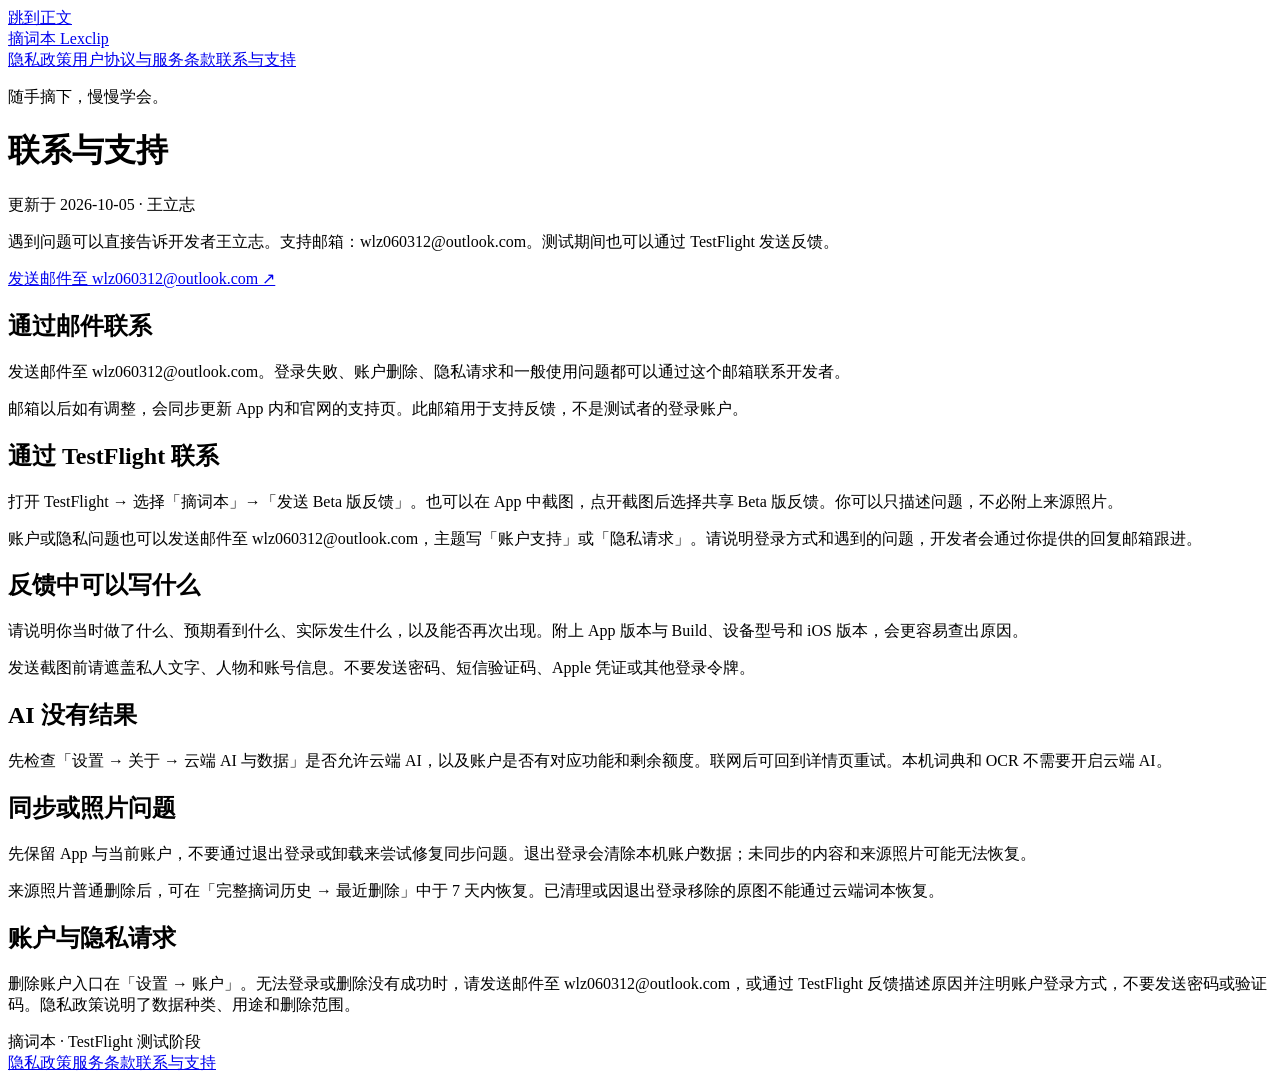
==== index.html @ 464b66d6 "Publish Lexclip privacy, terms, and support pages" ====
<!doctype html>
<html lang="zh-Hans">
<head>
<meta charset="utf-8">
<meta name="viewport" content="width=device-width, initial-scale=1">
<meta name="color-scheme" content="light dark">
<meta name="description" content="遇到问题可以直接告诉开发者王立志。支持邮箱：wlz060312@outlook.com。测试期间也可以通过 TestFlight 发送反馈。">
<title>联系与支持 · 摘词本</title>
<link rel="stylesheet" href="/lexclip-site/legal.css">
</head>
<body>
<a class="skip" href="#content">跳到正文</a>
<header><a class="brand" href="/lexclip-site/">摘词本 <span lang="en">Lexclip</span></a><nav aria-label="说明与支持"><a href="/lexclip-site/privacy/">隐私政策</a><a href="/lexclip-site/terms/">用户协议与服务条款</a><a href="/lexclip-site/support/" aria-current="page">联系与支持</a></nav></header>
<main id="content">
<p class="eyebrow">随手摘下，慢慢学会。</p>
<h1>联系与支持</h1>
<p class="meta">更新于 <time datetime="2026-10-05">2026-10-05</time> · 王立志</p>
<p class="intro">遇到问题可以直接告诉开发者王立志。支持邮箱：wlz060312@outlook.com。测试期间也可以通过 TestFlight 发送反馈。</p>
<p><a class="contact" href="mailto:wlz060312@outlook.com">发送邮件至 wlz060312@outlook.com ↗</a></p><section aria-labelledby="section-0"><h2 id="section-0">通过邮件联系</h2><p>发送邮件至 wlz060312@outlook.com。登录失败、账户删除、隐私请求和一般使用问题都可以通过这个邮箱联系开发者。</p><p>邮箱以后如有调整，会同步更新 App 内和官网的支持页。此邮箱用于支持反馈，不是测试者的登录账户。</p></section><section aria-labelledby="section-1"><h2 id="section-1">通过 TestFlight 联系</h2><p>打开 TestFlight → 选择「摘词本」→「发送 Beta 版反馈」。也可以在 App 中截图，点开截图后选择共享 Beta 版反馈。你可以只描述问题，不必附上来源照片。</p><p>账户或隐私问题也可以发送邮件至 wlz060312@outlook.com，主题写「账户支持」或「隐私请求」。请说明登录方式和遇到的问题，开发者会通过你提供的回复邮箱跟进。</p></section><section aria-labelledby="section-2"><h2 id="section-2">反馈中可以写什么</h2><p>请说明你当时做了什么、预期看到什么、实际发生什么，以及能否再次出现。附上 App 版本与 Build、设备型号和 iOS 版本，会更容易查出原因。</p><p>发送截图前请遮盖私人文字、人物和账号信息。不要发送密码、短信验证码、Apple 凭证或其他登录令牌。</p></section><section aria-labelledby="section-3"><h2 id="section-3">AI 没有结果</h2><p>先检查「设置 → 关于 → 云端 AI 与数据」是否允许云端 AI，以及账户是否有对应功能和剩余额度。联网后可回到详情页重试。本机词典和 OCR 不需要开启云端 AI。</p></section><section aria-labelledby="section-4"><h2 id="section-4">同步或照片问题</h2><p>先保留 App 与当前账户，不要通过退出登录或卸载来尝试修复同步问题。退出登录会清除本机账户数据；未同步的内容和来源照片可能无法恢复。</p><p>来源照片普通删除后，可在「完整摘词历史 → 最近删除」中于 7 天内恢复。已清理或因退出登录移除的原图不能通过云端词本恢复。</p></section><section aria-labelledby="section-5"><h2 id="section-5">账户与隐私请求</h2><p>删除账户入口在「设置 → 账户」。无法登录或删除没有成功时，请发送邮件至 wlz060312@outlook.com，或通过 TestFlight 反馈描述原因并注明账户登录方式，不要发送密码或验证码。隐私政策说明了数据种类、用途和删除范围。</p></section>
</main>
<footer>摘词本 · TestFlight 测试阶段<br><a href="/lexclip-site/privacy/">隐私政策</a><a href="/lexclip-site/terms/">服务条款</a><a href="/lexclip-site/support/">联系与支持</a></footer>
</body>
</html>
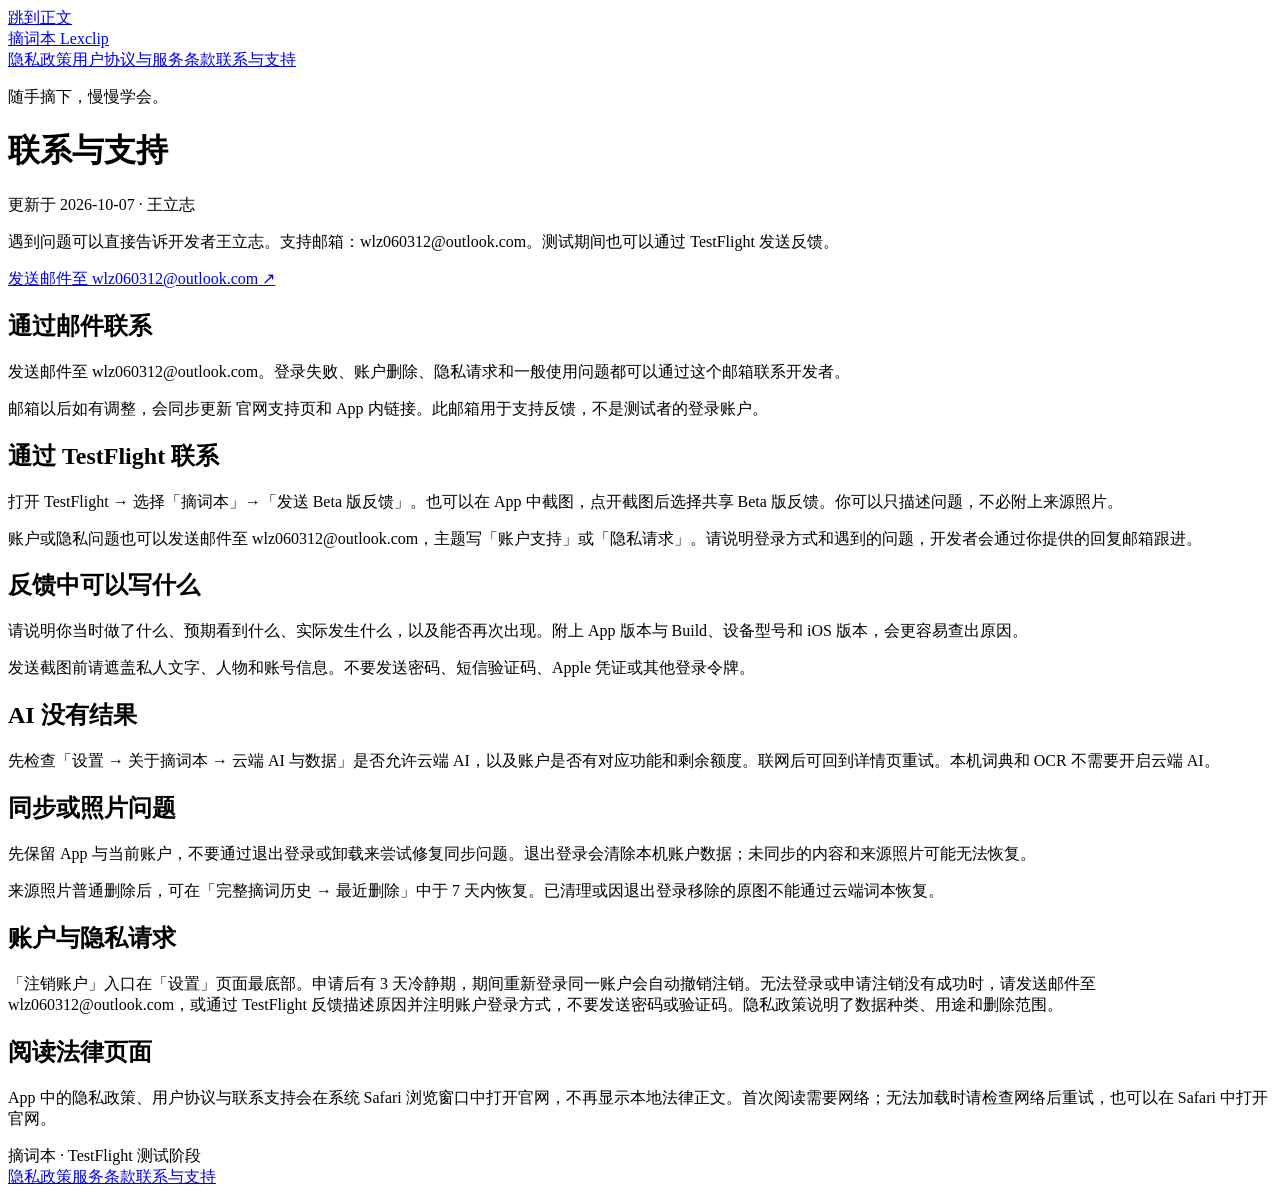
==== commit 3b09e4c5: "Update legal pages for in-app Safari reading" ====
--- a/index.html
+++ b/index.html
@@ -14,9 +14,9 @@
 <main id="content">
 <p class="eyebrow">随手摘下，慢慢学会。</p>
 <h1>联系与支持</h1>
-<p class="meta">更新于 <time datetime="2026-10-05">2026-10-05</time> · 王立志</p>
+<p class="meta">更新于 <time datetime="2026-10-07">2026-10-07</time> · 王立志</p>
 <p class="intro">遇到问题可以直接告诉开发者王立志。支持邮箱：wlz060312@outlook.com。测试期间也可以通过 TestFlight 发送反馈。</p>
-<p><a class="contact" href="mailto:wlz060312@outlook.com">发送邮件至 wlz060312@outlook.com ↗</a></p><section aria-labelledby="section-0"><h2 id="section-0">通过邮件联系</h2><p>发送邮件至 wlz060312@outlook.com。登录失败、账户删除、隐私请求和一般使用问题都可以通过这个邮箱联系开发者。</p><p>邮箱以后如有调整，会同步更新 App 内和官网的支持页。此邮箱用于支持反馈，不是测试者的登录账户。</p></section><section aria-labelledby="section-1"><h2 id="section-1">通过 TestFlight 联系</h2><p>打开 TestFlight → 选择「摘词本」→「发送 Beta 版反馈」。也可以在 App 中截图，点开截图后选择共享 Beta 版反馈。你可以只描述问题，不必附上来源照片。</p><p>账户或隐私问题也可以发送邮件至 wlz060312@outlook.com，主题写「账户支持」或「隐私请求」。请说明登录方式和遇到的问题，开发者会通过你提供的回复邮箱跟进。</p></section><section aria-labelledby="section-2"><h2 id="section-2">反馈中可以写什么</h2><p>请说明你当时做了什么、预期看到什么、实际发生什么，以及能否再次出现。附上 App 版本与 Build、设备型号和 iOS 版本，会更容易查出原因。</p><p>发送截图前请遮盖私人文字、人物和账号信息。不要发送密码、短信验证码、Apple 凭证或其他登录令牌。</p></section><section aria-labelledby="section-3"><h2 id="section-3">AI 没有结果</h2><p>先检查「设置 → 关于 → 云端 AI 与数据」是否允许云端 AI，以及账户是否有对应功能和剩余额度。联网后可回到详情页重试。本机词典和 OCR 不需要开启云端 AI。</p></section><section aria-labelledby="section-4"><h2 id="section-4">同步或照片问题</h2><p>先保留 App 与当前账户，不要通过退出登录或卸载来尝试修复同步问题。退出登录会清除本机账户数据；未同步的内容和来源照片可能无法恢复。</p><p>来源照片普通删除后，可在「完整摘词历史 → 最近删除」中于 7 天内恢复。已清理或因退出登录移除的原图不能通过云端词本恢复。</p></section><section aria-labelledby="section-5"><h2 id="section-5">账户与隐私请求</h2><p>删除账户入口在「设置 → 账户」。无法登录或删除没有成功时，请发送邮件至 wlz060312@outlook.com，或通过 TestFlight 反馈描述原因并注明账户登录方式，不要发送密码或验证码。隐私政策说明了数据种类、用途和删除范围。</p></section>
+<p><a class="contact" href="mailto:wlz060312@outlook.com">发送邮件至 wlz060312@outlook.com ↗</a></p><section aria-labelledby="section-0"><h2 id="section-0">通过邮件联系</h2><p>发送邮件至 wlz060312@outlook.com。登录失败、账户删除、隐私请求和一般使用问题都可以通过这个邮箱联系开发者。</p><p>邮箱以后如有调整，会同步更新 官网支持页和 App 内链接。此邮箱用于支持反馈，不是测试者的登录账户。</p></section><section aria-labelledby="section-1"><h2 id="section-1">通过 TestFlight 联系</h2><p>打开 TestFlight → 选择「摘词本」→「发送 Beta 版反馈」。也可以在 App 中截图，点开截图后选择共享 Beta 版反馈。你可以只描述问题，不必附上来源照片。</p><p>账户或隐私问题也可以发送邮件至 wlz060312@outlook.com，主题写「账户支持」或「隐私请求」。请说明登录方式和遇到的问题，开发者会通过你提供的回复邮箱跟进。</p></section><section aria-labelledby="section-2"><h2 id="section-2">反馈中可以写什么</h2><p>请说明你当时做了什么、预期看到什么、实际发生什么，以及能否再次出现。附上 App 版本与 Build、设备型号和 iOS 版本，会更容易查出原因。</p><p>发送截图前请遮盖私人文字、人物和账号信息。不要发送密码、短信验证码、Apple 凭证或其他登录令牌。</p></section><section aria-labelledby="section-3"><h2 id="section-3">AI 没有结果</h2><p>先检查「设置 → 关于摘词本 → 云端 AI 与数据」是否允许云端 AI，以及账户是否有对应功能和剩余额度。联网后可回到详情页重试。本机词典和 OCR 不需要开启云端 AI。</p></section><section aria-labelledby="section-4"><h2 id="section-4">同步或照片问题</h2><p>先保留 App 与当前账户，不要通过退出登录或卸载来尝试修复同步问题。退出登录会清除本机账户数据；未同步的内容和来源照片可能无法恢复。</p><p>来源照片普通删除后，可在「完整摘词历史 → 最近删除」中于 7 天内恢复。已清理或因退出登录移除的原图不能通过云端词本恢复。</p></section><section aria-labelledby="section-5"><h2 id="section-5">账户与隐私请求</h2><p>「注销账户」入口在「设置」页面最底部。申请后有 3 天冷静期，期间重新登录同一账户会自动撤销注销。无法登录或申请注销没有成功时，请发送邮件至 wlz060312@outlook.com，或通过 TestFlight 反馈描述原因并注明账户登录方式，不要发送密码或验证码。隐私政策说明了数据种类、用途和删除范围。</p></section><section aria-labelledby="section-6"><h2 id="section-6">阅读法律页面</h2><p>App 中的隐私政策、用户协议与联系支持会在系统 Safari 浏览窗口中打开官网，不再显示本地法律正文。首次阅读需要网络；无法加载时请检查网络后重试，也可以在 Safari 中打开官网。</p></section>
 </main>
 <footer>摘词本 · TestFlight 测试阶段<br><a href="/lexclip-site/privacy/">隐私政策</a><a href="/lexclip-site/terms/">服务条款</a><a href="/lexclip-site/support/">联系与支持</a></footer>
 </body>
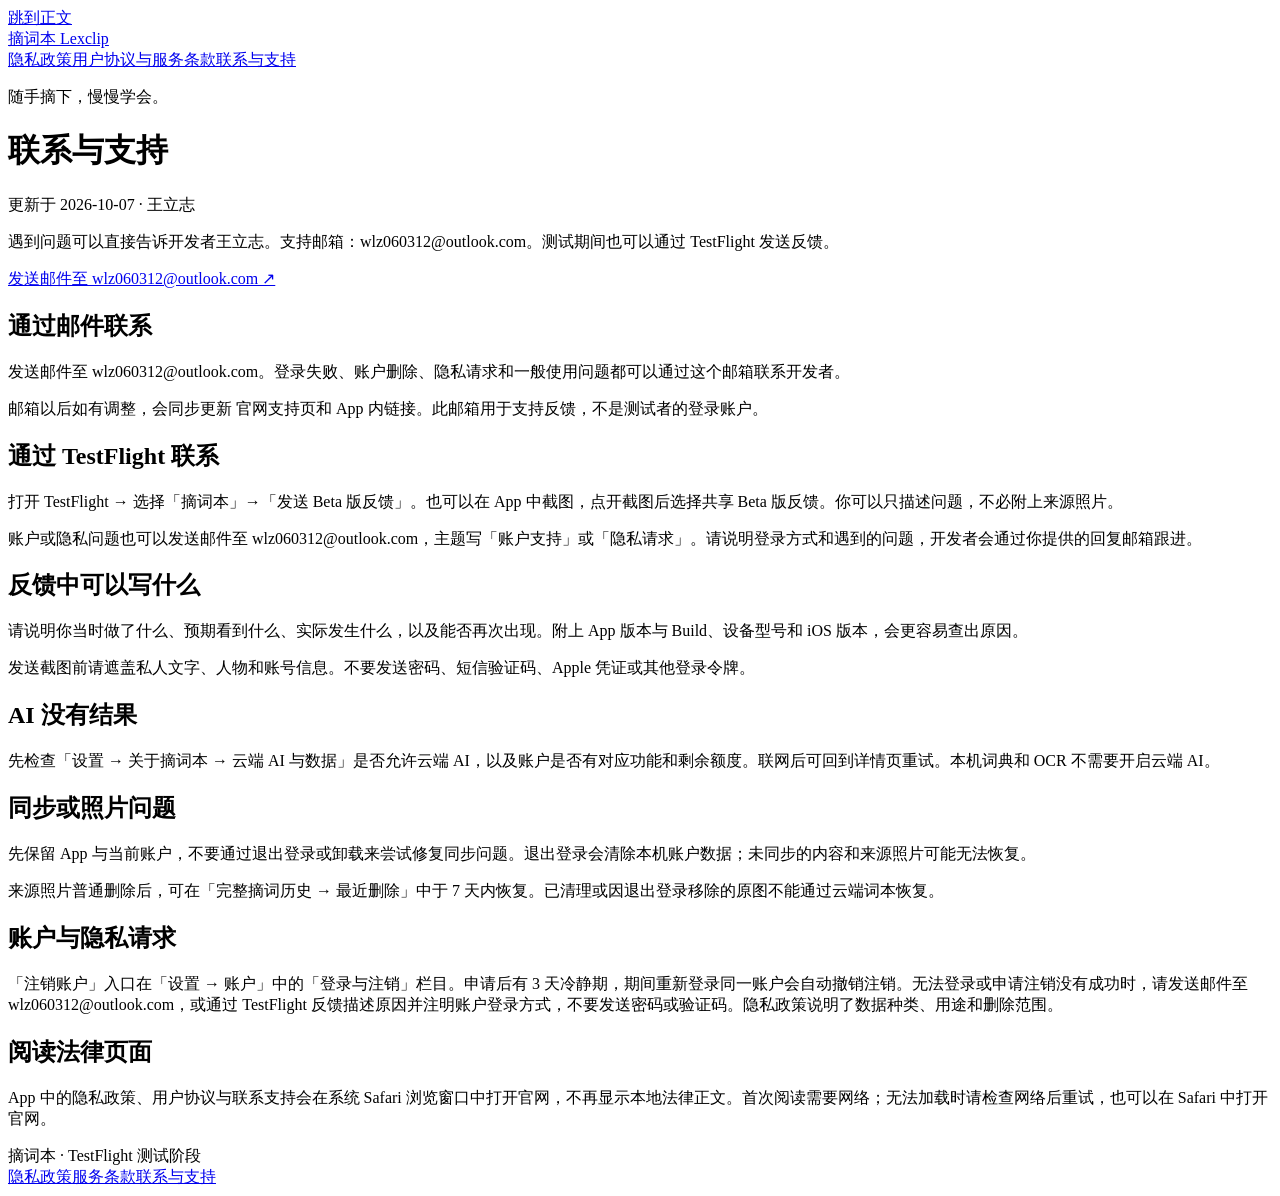
==== commit ab9cfcb5: "Clarify data export and account closure entry points" ====
--- a/index.html
+++ b/index.html
@@ -16,7 +16,7 @@
 <h1>联系与支持</h1>
 <p class="meta">更新于 <time datetime="2026-10-07">2026-10-07</time> · 王立志</p>
 <p class="intro">遇到问题可以直接告诉开发者王立志。支持邮箱：wlz060312@outlook.com。测试期间也可以通过 TestFlight 发送反馈。</p>
-<p><a class="contact" href="mailto:wlz060312@outlook.com">发送邮件至 wlz060312@outlook.com ↗</a></p><section aria-labelledby="section-0"><h2 id="section-0">通过邮件联系</h2><p>发送邮件至 wlz060312@outlook.com。登录失败、账户删除、隐私请求和一般使用问题都可以通过这个邮箱联系开发者。</p><p>邮箱以后如有调整，会同步更新 官网支持页和 App 内链接。此邮箱用于支持反馈，不是测试者的登录账户。</p></section><section aria-labelledby="section-1"><h2 id="section-1">通过 TestFlight 联系</h2><p>打开 TestFlight → 选择「摘词本」→「发送 Beta 版反馈」。也可以在 App 中截图，点开截图后选择共享 Beta 版反馈。你可以只描述问题，不必附上来源照片。</p><p>账户或隐私问题也可以发送邮件至 wlz060312@outlook.com，主题写「账户支持」或「隐私请求」。请说明登录方式和遇到的问题，开发者会通过你提供的回复邮箱跟进。</p></section><section aria-labelledby="section-2"><h2 id="section-2">反馈中可以写什么</h2><p>请说明你当时做了什么、预期看到什么、实际发生什么，以及能否再次出现。附上 App 版本与 Build、设备型号和 iOS 版本，会更容易查出原因。</p><p>发送截图前请遮盖私人文字、人物和账号信息。不要发送密码、短信验证码、Apple 凭证或其他登录令牌。</p></section><section aria-labelledby="section-3"><h2 id="section-3">AI 没有结果</h2><p>先检查「设置 → 关于摘词本 → 云端 AI 与数据」是否允许云端 AI，以及账户是否有对应功能和剩余额度。联网后可回到详情页重试。本机词典和 OCR 不需要开启云端 AI。</p></section><section aria-labelledby="section-4"><h2 id="section-4">同步或照片问题</h2><p>先保留 App 与当前账户，不要通过退出登录或卸载来尝试修复同步问题。退出登录会清除本机账户数据；未同步的内容和来源照片可能无法恢复。</p><p>来源照片普通删除后，可在「完整摘词历史 → 最近删除」中于 7 天内恢复。已清理或因退出登录移除的原图不能通过云端词本恢复。</p></section><section aria-labelledby="section-5"><h2 id="section-5">账户与隐私请求</h2><p>「注销账户」入口在「设置」页面最底部。申请后有 3 天冷静期，期间重新登录同一账户会自动撤销注销。无法登录或申请注销没有成功时，请发送邮件至 wlz060312@outlook.com，或通过 TestFlight 反馈描述原因并注明账户登录方式，不要发送密码或验证码。隐私政策说明了数据种类、用途和删除范围。</p></section><section aria-labelledby="section-6"><h2 id="section-6">阅读法律页面</h2><p>App 中的隐私政策、用户协议与联系支持会在系统 Safari 浏览窗口中打开官网，不再显示本地法律正文。首次阅读需要网络；无法加载时请检查网络后重试，也可以在 Safari 中打开官网。</p></section>
+<p><a class="contact" href="mailto:wlz060312@outlook.com">发送邮件至 wlz060312@outlook.com ↗</a></p><section aria-labelledby="section-0"><h2 id="section-0">通过邮件联系</h2><p>发送邮件至 wlz060312@outlook.com。登录失败、账户删除、隐私请求和一般使用问题都可以通过这个邮箱联系开发者。</p><p>邮箱以后如有调整，会同步更新 官网支持页和 App 内链接。此邮箱用于支持反馈，不是测试者的登录账户。</p></section><section aria-labelledby="section-1"><h2 id="section-1">通过 TestFlight 联系</h2><p>打开 TestFlight → 选择「摘词本」→「发送 Beta 版反馈」。也可以在 App 中截图，点开截图后选择共享 Beta 版反馈。你可以只描述问题，不必附上来源照片。</p><p>账户或隐私问题也可以发送邮件至 wlz060312@outlook.com，主题写「账户支持」或「隐私请求」。请说明登录方式和遇到的问题，开发者会通过你提供的回复邮箱跟进。</p></section><section aria-labelledby="section-2"><h2 id="section-2">反馈中可以写什么</h2><p>请说明你当时做了什么、预期看到什么、实际发生什么，以及能否再次出现。附上 App 版本与 Build、设备型号和 iOS 版本，会更容易查出原因。</p><p>发送截图前请遮盖私人文字、人物和账号信息。不要发送密码、短信验证码、Apple 凭证或其他登录令牌。</p></section><section aria-labelledby="section-3"><h2 id="section-3">AI 没有结果</h2><p>先检查「设置 → 关于摘词本 → 云端 AI 与数据」是否允许云端 AI，以及账户是否有对应功能和剩余额度。联网后可回到详情页重试。本机词典和 OCR 不需要开启云端 AI。</p></section><section aria-labelledby="section-4"><h2 id="section-4">同步或照片问题</h2><p>先保留 App 与当前账户，不要通过退出登录或卸载来尝试修复同步问题。退出登录会清除本机账户数据；未同步的内容和来源照片可能无法恢复。</p><p>来源照片普通删除后，可在「完整摘词历史 → 最近删除」中于 7 天内恢复。已清理或因退出登录移除的原图不能通过云端词本恢复。</p></section><section aria-labelledby="section-5"><h2 id="section-5">账户与隐私请求</h2><p>「注销账户」入口在「设置 → 账户」中的「登录与注销」栏目。申请后有 3 天冷静期，期间重新登录同一账户会自动撤销注销。无法登录或申请注销没有成功时，请发送邮件至 wlz060312@outlook.com，或通过 TestFlight 反馈描述原因并注明账户登录方式，不要发送密码或验证码。隐私政策说明了数据种类、用途和删除范围。</p></section><section aria-labelledby="section-6"><h2 id="section-6">阅读法律页面</h2><p>App 中的隐私政策、用户协议与联系支持会在系统 Safari 浏览窗口中打开官网，不再显示本地法律正文。首次阅读需要网络；无法加载时请检查网络后重试，也可以在 Safari 中打开官网。</p></section>
 </main>
 <footer>摘词本 · TestFlight 测试阶段<br><a href="/lexclip-site/privacy/">隐私政策</a><a href="/lexclip-site/terms/">服务条款</a><a href="/lexclip-site/support/">联系与支持</a></footer>
 </body>
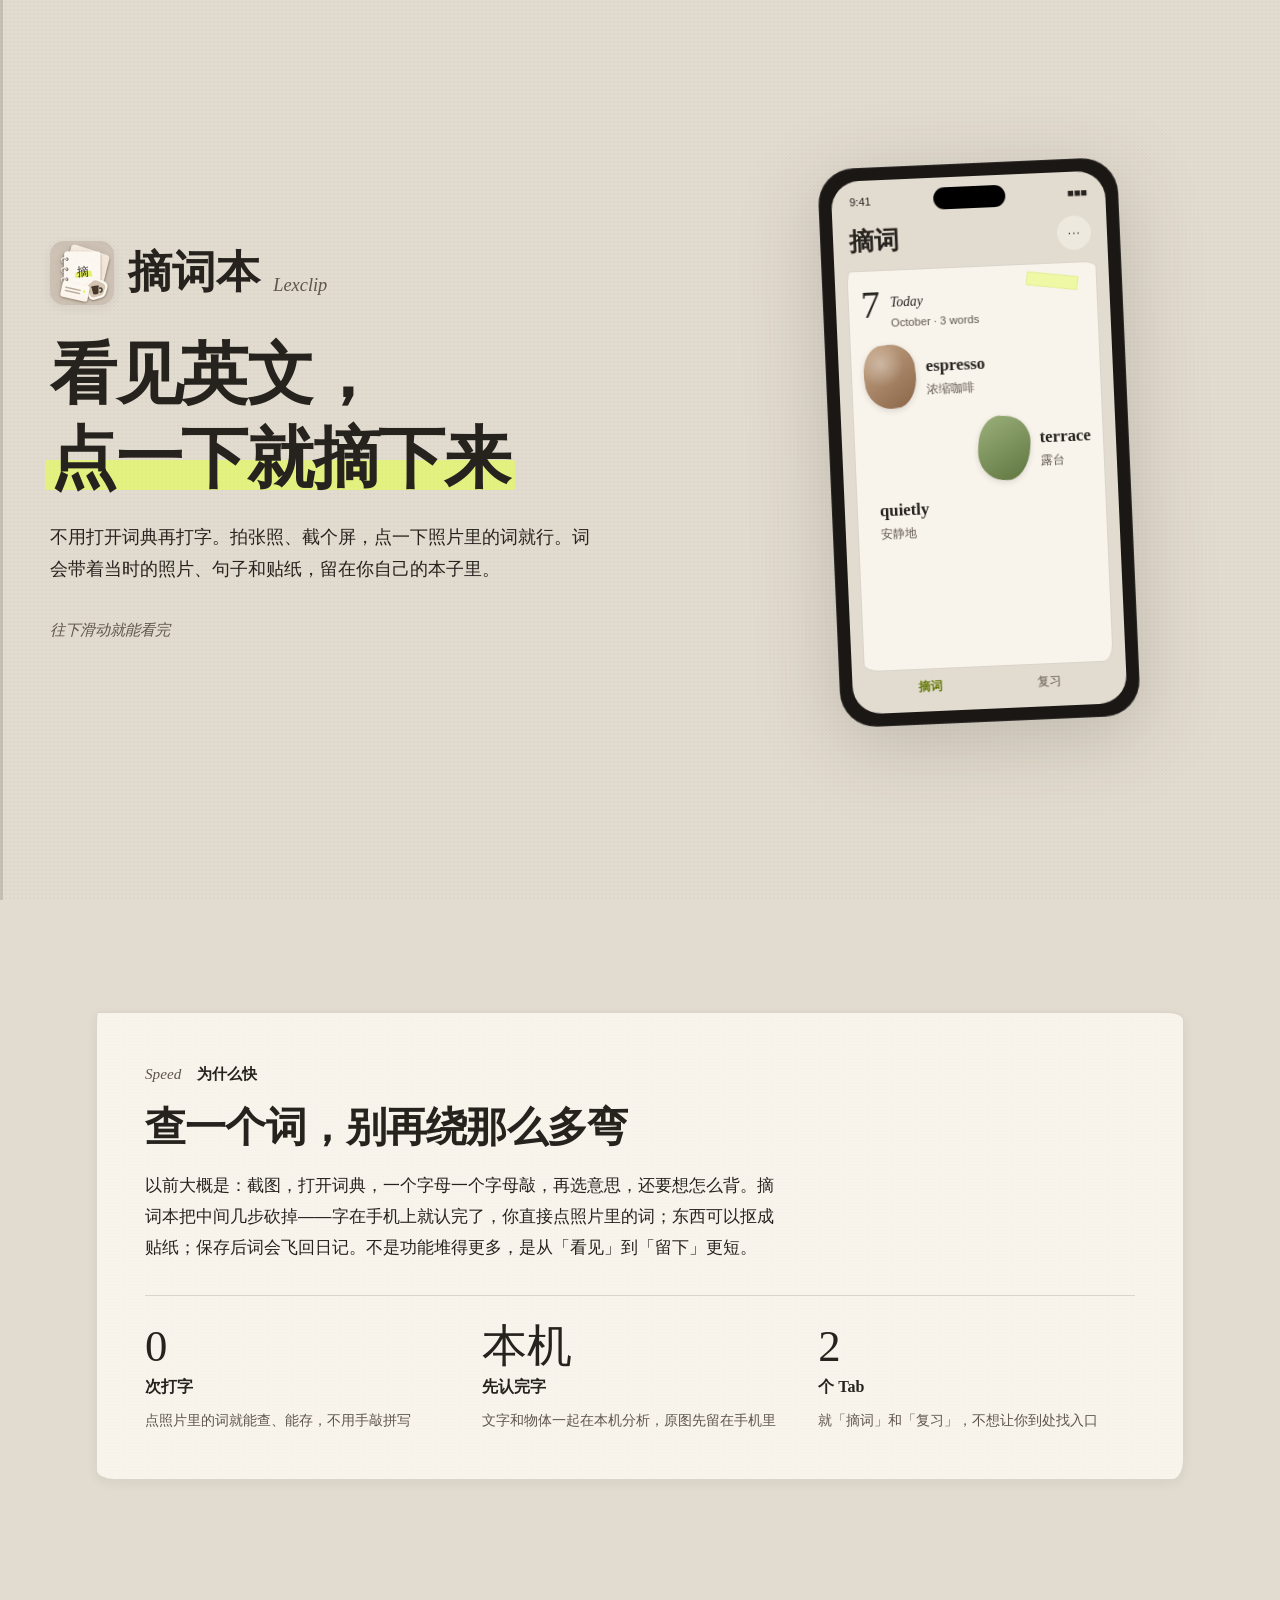
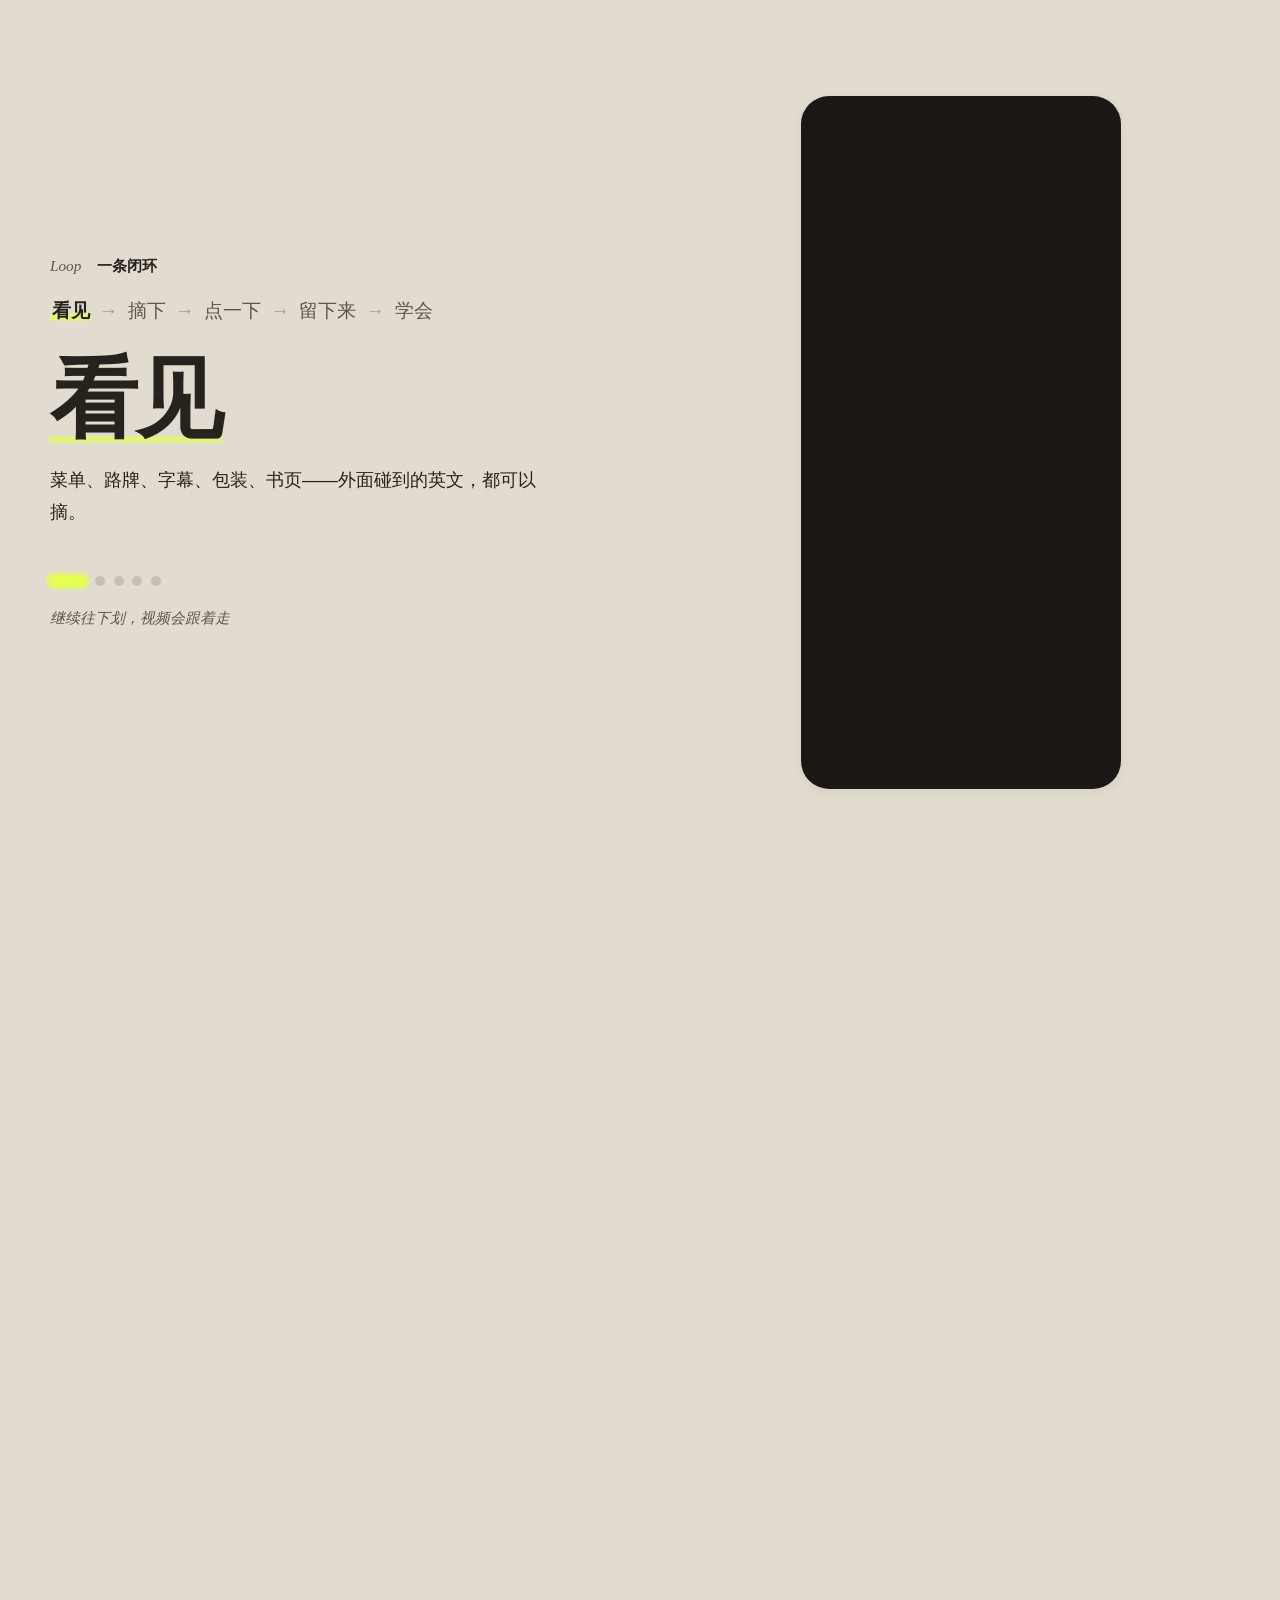
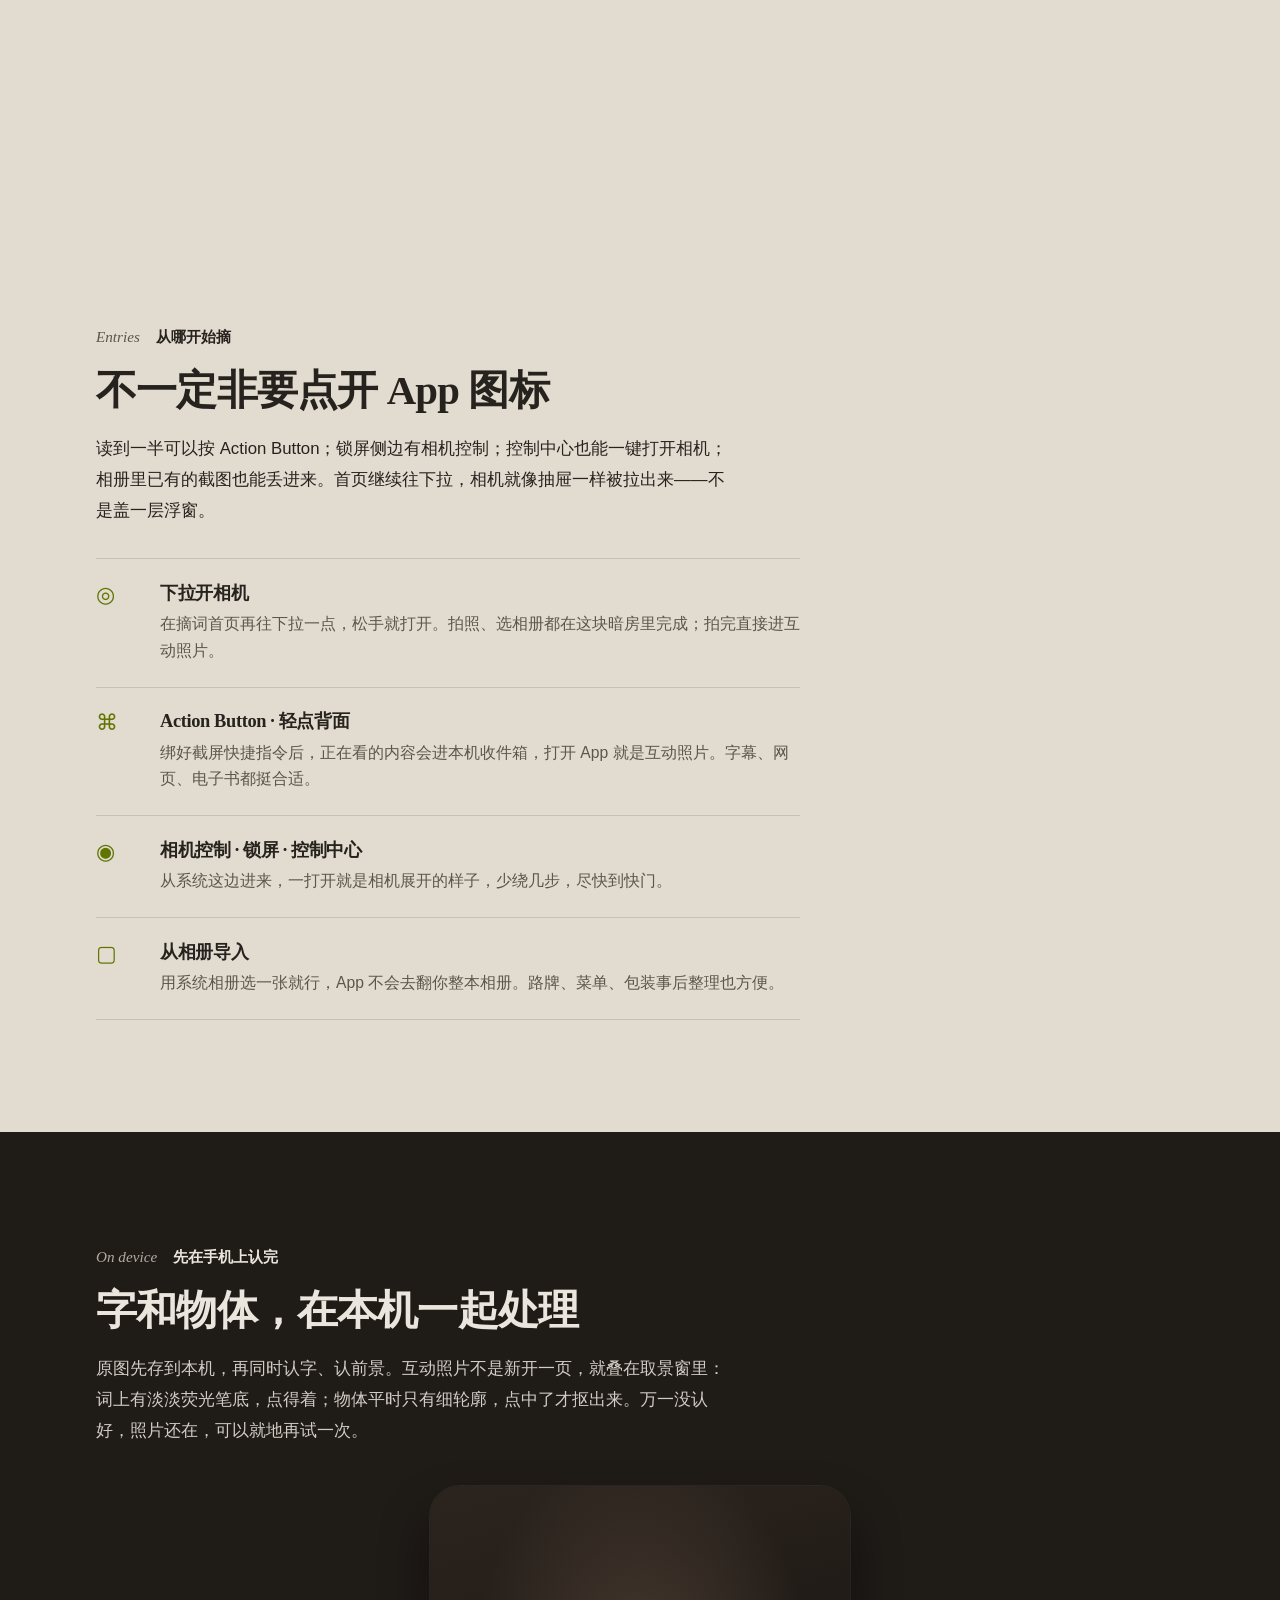
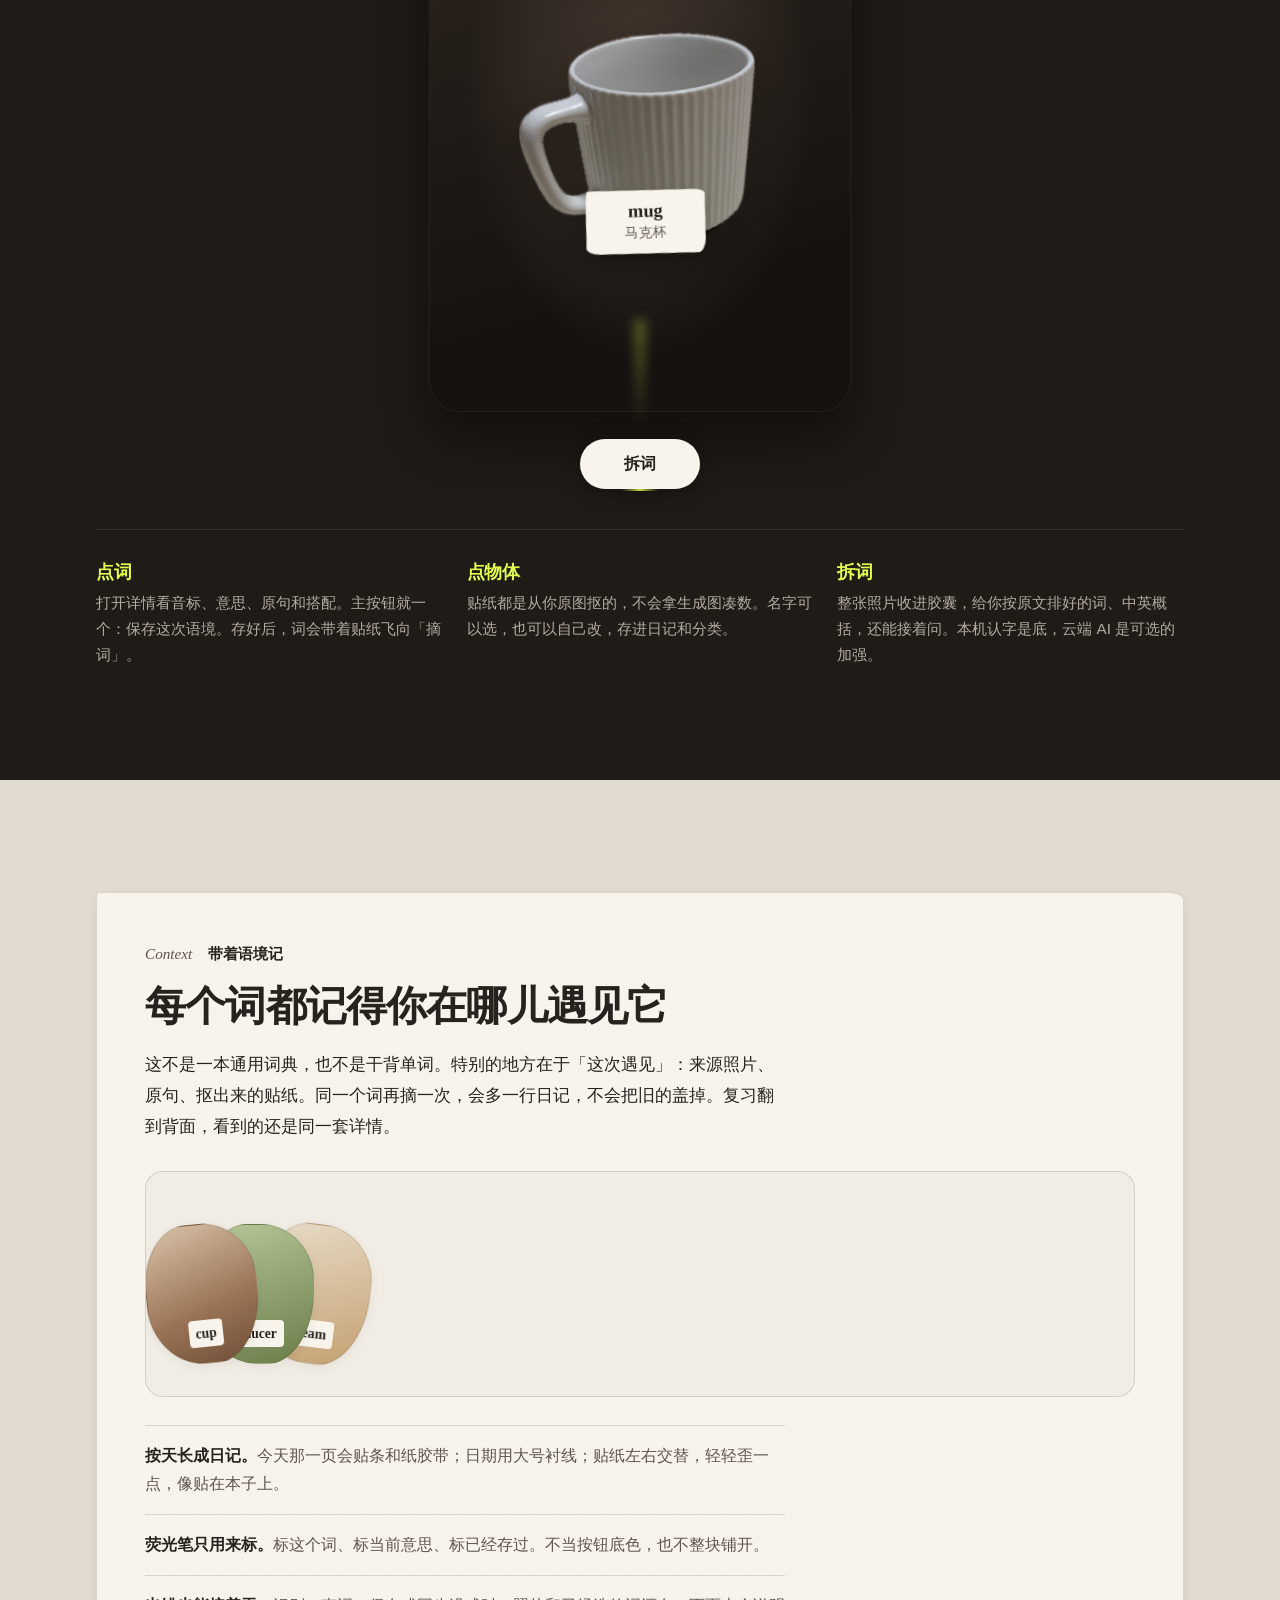
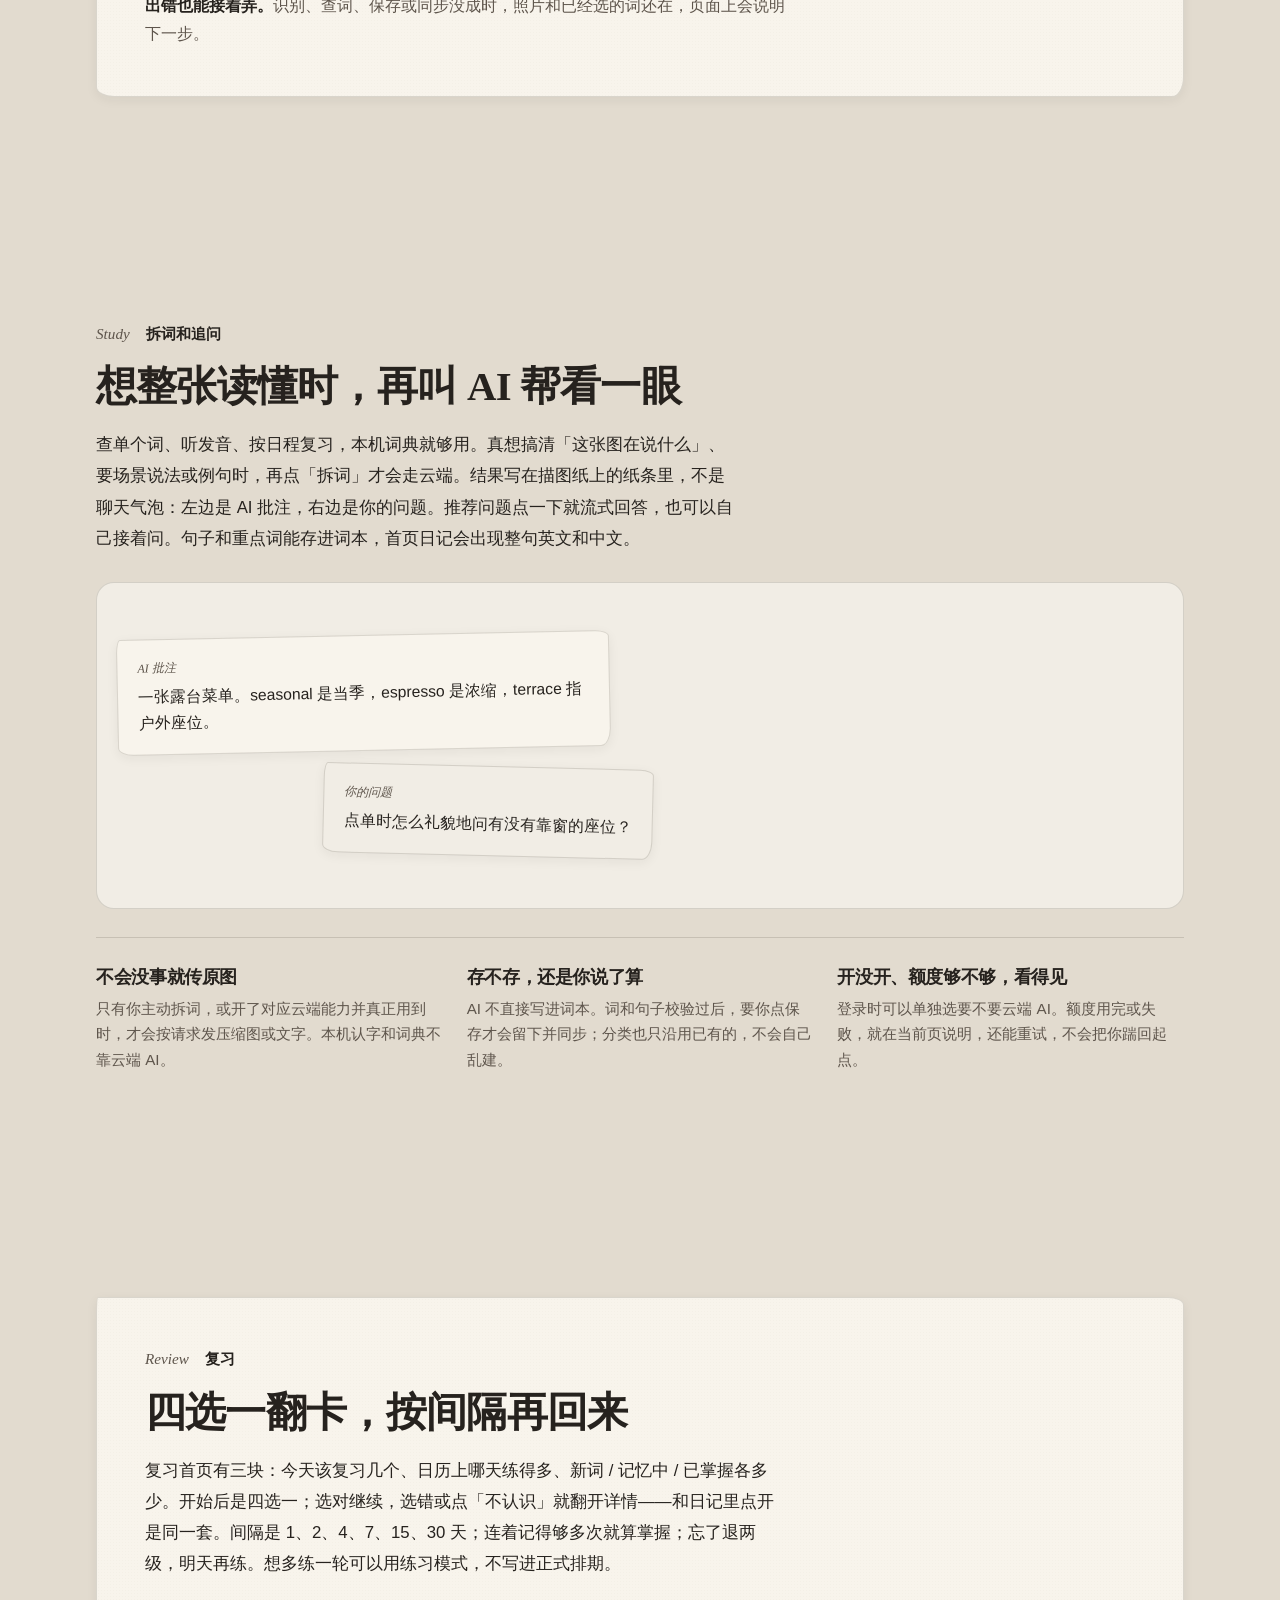
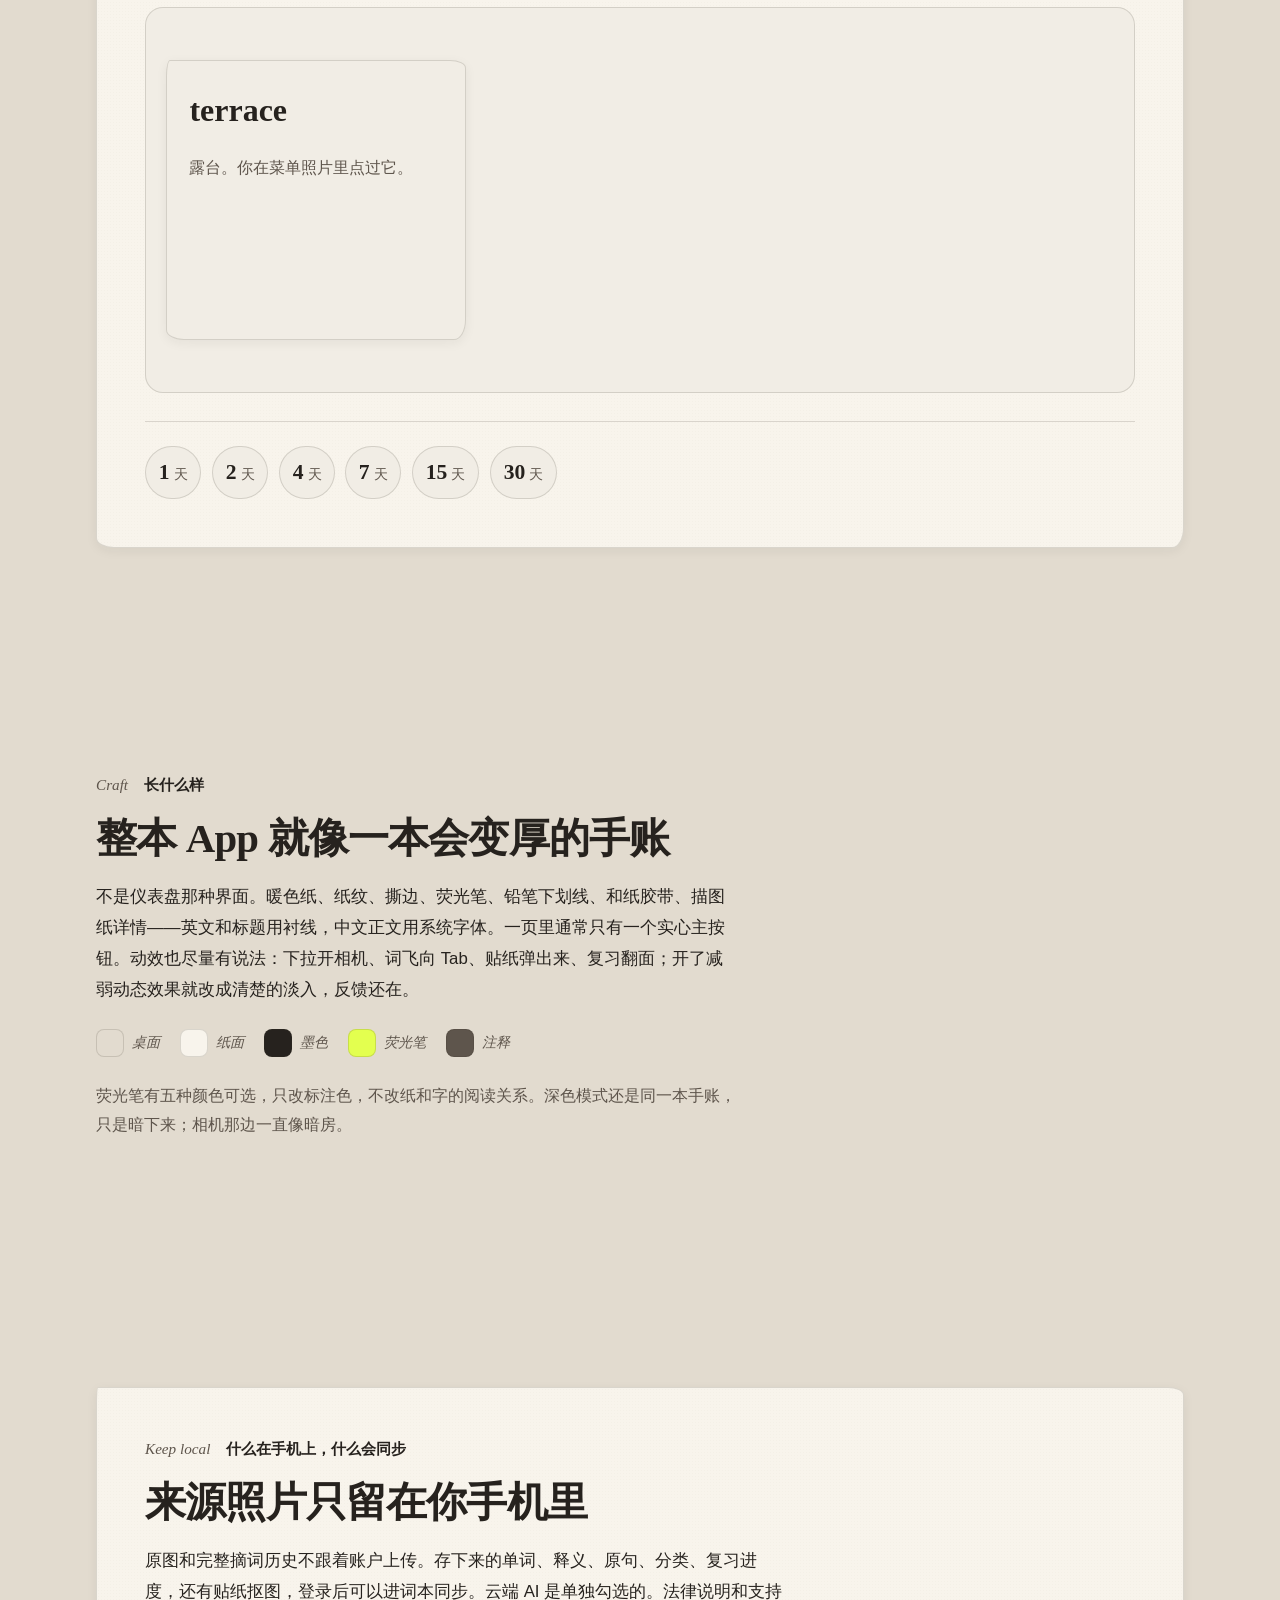
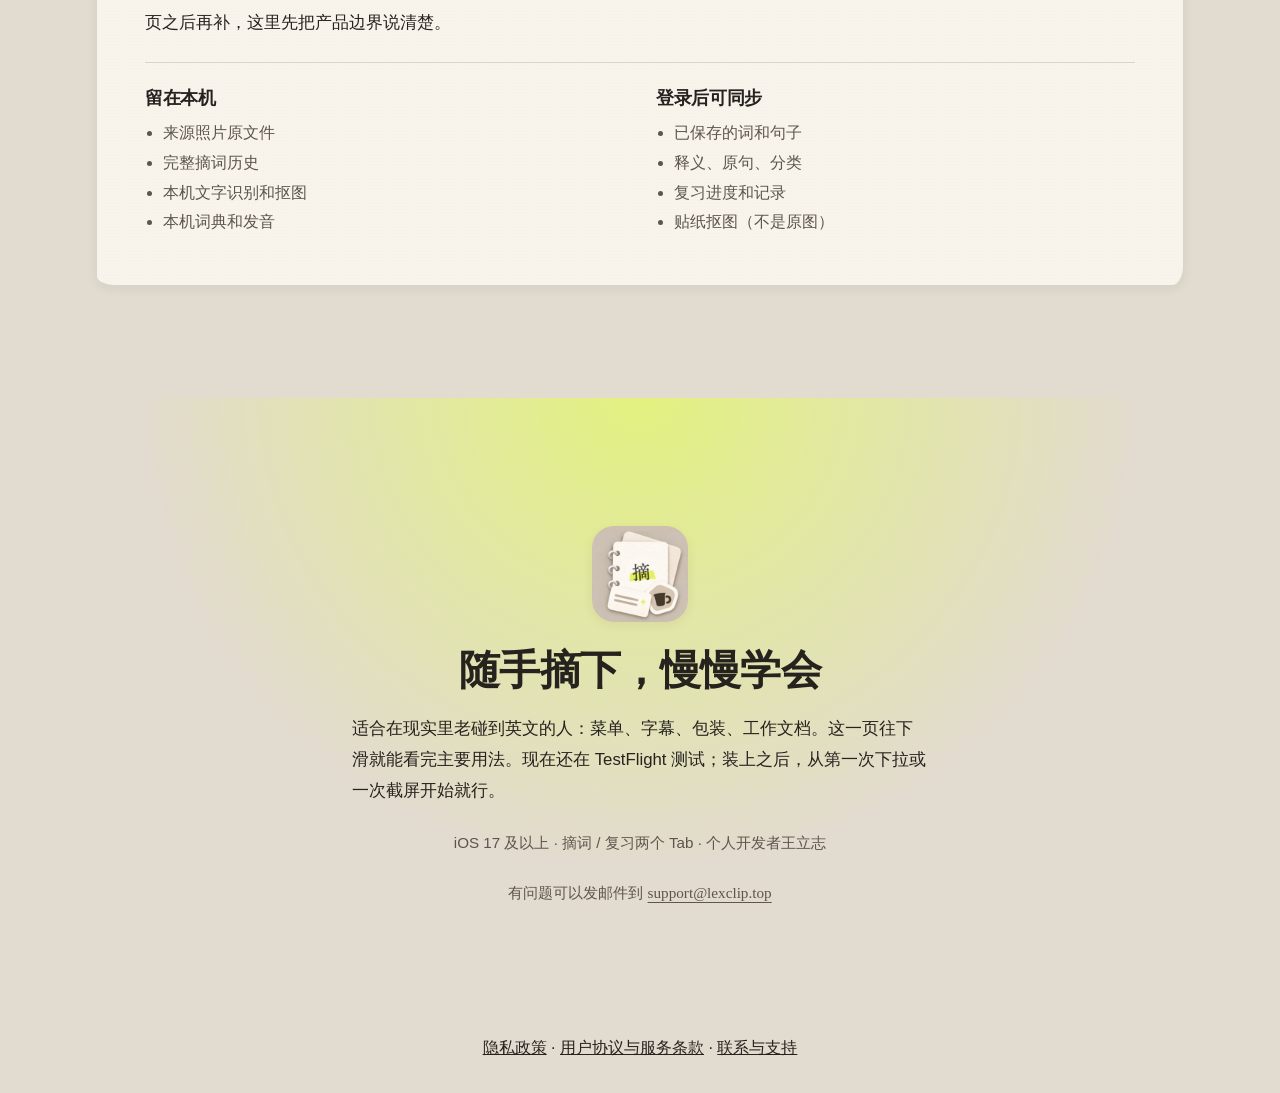
==== commit dad47ec1: "Publish Lexclip landing page and selected legal documents Use the user-selected Sites legal text wit" ====
--- a/index.html
+++ b/index.html
@@ -1,23 +1,432 @@
 <!doctype html>
 <html lang="zh-Hans">
 <head>
-<meta charset="utf-8">
-<meta name="viewport" content="width=device-width, initial-scale=1">
-<meta name="color-scheme" content="light dark">
-<meta name="description" content="遇到问题可以直接告诉开发者王立志。支持邮箱：wlz060312@outlook.com。测试期间也可以通过 TestFlight 发送反馈。">
-<title>联系与支持 · 摘词本</title>
-<link rel="stylesheet" href="/lexclip-site/legal.css">
+  <meta charset="utf-8">
+  <meta name="viewport" content="width=device-width, initial-scale=1, viewport-fit=cover">
+  <meta name="color-scheme" content="light dark">
+  <meta name="theme-color" content="#E2DBCF" media="(prefers-color-scheme: light)">
+  <meta name="theme-color" content="#100F0D" media="(prefers-color-scheme: dark)">
+  <meta name="description" content="摘词本 Lexclip：看见英文就摘下来，带着照片和贴纸慢慢学会。">
+  <title>摘词本 · Lexclip</title>
+  <link rel="icon" type="image/png" href="assets/app-icon.png">
+  <link rel="apple-touch-icon" href="assets/app-icon.png">
+  <link rel="stylesheet" href="styles.css">
 </head>
 <body>
-<a class="skip" href="#content">跳到正文</a>
-<header><a class="brand" href="/lexclip-site/">摘词本 <span lang="en">Lexclip</span></a><nav aria-label="说明与支持"><a href="/lexclip-site/privacy/">隐私政策</a><a href="/lexclip-site/terms/">用户协议与服务条款</a><a href="/lexclip-site/support/" aria-current="page">联系与支持</a></nav></header>
-<main id="content">
-<p class="eyebrow">随手摘下，慢慢学会。</p>
-<h1>联系与支持</h1>
-<p class="meta">更新于 <time datetime="2026-10-07">2026-10-07</time> · 王立志</p>
-<p class="intro">遇到问题可以直接告诉开发者王立志。支持邮箱：wlz060312@outlook.com。测试期间也可以通过 TestFlight 发送反馈。</p>
-<p><a class="contact" href="mailto:wlz060312@outlook.com">发送邮件至 wlz060312@outlook.com ↗</a></p><section aria-labelledby="section-0"><h2 id="section-0">通过邮件联系</h2><p>发送邮件至 wlz060312@outlook.com。登录失败、账户删除、隐私请求和一般使用问题都可以通过这个邮箱联系开发者。</p><p>邮箱以后如有调整，会同步更新 官网支持页和 App 内链接。此邮箱用于支持反馈，不是测试者的登录账户。</p></section><section aria-labelledby="section-1"><h2 id="section-1">通过 TestFlight 联系</h2><p>打开 TestFlight → 选择「摘词本」→「发送 Beta 版反馈」。也可以在 App 中截图，点开截图后选择共享 Beta 版反馈。你可以只描述问题，不必附上来源照片。</p><p>账户或隐私问题也可以发送邮件至 wlz060312@outlook.com，主题写「账户支持」或「隐私请求」。请说明登录方式和遇到的问题，开发者会通过你提供的回复邮箱跟进。</p></section><section aria-labelledby="section-2"><h2 id="section-2">反馈中可以写什么</h2><p>请说明你当时做了什么、预期看到什么、实际发生什么，以及能否再次出现。附上 App 版本与 Build、设备型号和 iOS 版本，会更容易查出原因。</p><p>发送截图前请遮盖私人文字、人物和账号信息。不要发送密码、短信验证码、Apple 凭证或其他登录令牌。</p></section><section aria-labelledby="section-3"><h2 id="section-3">AI 没有结果</h2><p>先检查「设置 → 关于摘词本 → 云端 AI 与数据」是否允许云端 AI，以及账户是否有对应功能和剩余额度。联网后可回到详情页重试。本机词典和 OCR 不需要开启云端 AI。</p></section><section aria-labelledby="section-4"><h2 id="section-4">同步或照片问题</h2><p>先保留 App 与当前账户，不要通过退出登录或卸载来尝试修复同步问题。退出登录会清除本机账户数据；未同步的内容和来源照片可能无法恢复。</p><p>来源照片普通删除后，可在「完整摘词历史 → 最近删除」中于 7 天内恢复。已清理或因退出登录移除的原图不能通过云端词本恢复。</p></section><section aria-labelledby="section-5"><h2 id="section-5">账户与隐私请求</h2><p>「注销账户」入口在「设置 → 账户」中的「登录与注销」栏目。申请后有 3 天冷静期，期间重新登录同一账户会自动撤销注销。无法登录或申请注销没有成功时，请发送邮件至 wlz060312@outlook.com，或通过 TestFlight 反馈描述原因并注明账户登录方式，不要发送密码或验证码。隐私政策说明了数据种类、用途和删除范围。</p></section><section aria-labelledby="section-6"><h2 id="section-6">阅读法律页面</h2><p>App 中的隐私政策、用户协议与联系支持会在系统 Safari 浏览窗口中打开官网，不再显示本地法律正文。首次阅读需要网络；无法加载时请检查网络后重试，也可以在 Safari 中打开官网。</p></section>
-</main>
-<footer>摘词本 · TestFlight 测试阶段<br><a href="/lexclip-site/privacy/">隐私政策</a><a href="/lexclip-site/terms/">服务条款</a><a href="/lexclip-site/support/">联系与支持</a></footer>
+  <a class="skip" href="#main">跳到正文</a>
+  <div class="scroll-progress" aria-hidden="true"><i></i></div>
+
+  <main id="main">
+    <!-- 1 · Hero -->
+    <section class="hero" data-reveal>
+      <div class="desk-grain" aria-hidden="true"></div>
+      <div class="hero-copy">
+        <p class="brand-mark">
+          <img src="assets/app-icon.png" width="64" height="64" alt="">
+          <span class="brand-name">摘词本</span>
+          <span class="brand-en" lang="en">Lexclip</span>
+        </p>
+        <h1>
+          看见英文，<br>
+          <span class="mark-line" data-mark>点一下就摘下来</span>
+        </h1>
+        <p class="lede">
+          不用打开词典再打字。拍张照、截个屏，点一下照片里的词就行。词会带着当时的照片、句子和贴纸，留在你自己的本子里。
+        </p>
+        <p class="hero-hint" aria-hidden="true">往下滑动就能看完</p>
+      </div>
+
+      <div class="hero-stage">
+        <figure class="phone media-slot has-hero-video" data-media="hero">
+          <video
+            class="shot-video hero-video"
+            src="assets/clips/hero.mp4"
+            muted
+            playsinline
+            autoplay
+            loop
+            preload="auto"
+            aria-label="摘词本使用演示"
+          ></video>
+          <div class="phone-fallback" aria-hidden="true">
+            <div class="phone-bezel">
+              <div class="phone-screen">
+                <div class="status-bar"><span>9:41</span><span class="pill"></span><span>■■■</span></div>
+                <header class="app-header">
+                  <h2>摘词</h2>
+                  <span class="more-dot">···</span>
+                </header>
+                <div class="journal-page">
+                  <div class="washi"></div>
+                  <div class="day-head">
+                    <span class="day-num">7</span>
+                    <div>
+                      <p class="day-label">Today</p>
+                      <p class="day-meta">October · 3 words</p>
+                    </div>
+                  </div>
+                  <article class="journal-row">
+                    <div class="sticker s1"></div>
+                    <div>
+                      <p class="word mark-word">espresso</p>
+                      <p class="sense">浓缩咖啡</p>
+                    </div>
+                  </article>
+                  <article class="journal-row">
+                    <div class="sticker s2"></div>
+                    <div>
+                      <p class="word mark-word">terrace</p>
+                      <p class="sense">露台</p>
+                    </div>
+                  </article>
+                  <article class="journal-row">
+                    <div class="sticker s3 empty"></div>
+                    <div>
+                      <p class="word mark-word">quietly</p>
+                      <p class="sense">安静地</p>
+                    </div>
+                  </article>
+                </div>
+                <nav class="tab-bar">
+                  <span class="tab on">摘词</span>
+                  <span class="tab">复习</span>
+                </nav>
+              </div>
+            </div>
+          </div>
+        </figure>
+      </div>
+    </section>
+
+    <!-- 2 · 效率 -->
+    <section class="spread claim" data-reveal>
+      <div class="spread-inner paper-sheet">
+        <p class="section-kicker"><span lang="en">Speed</span><span>为什么快</span></p>
+        <h2>查一个词，别再绕那么多弯</h2>
+        <p class="body">
+          以前大概是：截图，打开词典，一个字母一个字母敲，再选意思，还要想怎么背。摘词本把中间几步砍掉——字在手机上就认完了，你直接点照片里的词；东西可以抠成贴纸；保存后词会飞回日记。不是功能堆得更多，是从「看见」到「留下」更短。
+        </p>
+        <ul class="stat-rail" role="list">
+          <li>
+            <span class="stat-num">0</span>
+            <span class="stat-unit">次打字</span>
+            <span class="stat-note">点照片里的词就能查、能存，不用手敲拼写</span>
+          </li>
+          <li>
+            <span class="stat-num">本机</span>
+            <span class="stat-unit">先认完字</span>
+            <span class="stat-note">文字和物体一起在本机分析，原图先留在手机里</span>
+          </li>
+          <li>
+            <span class="stat-num">2</span>
+            <span class="stat-unit">个 Tab</span>
+            <span class="stat-note">就「摘词」和「复习」，不想让你到处找入口</span>
+          </li>
+        </ul>
+      </div>
+    </section>
+
+    <!-- 3 · 闭环：滚动 scrub 视频 -->
+    <section class="loop-pin" id="loop">
+      <div class="loop-sticky">
+        <div class="loop-stage">
+          <p class="section-kicker"><span lang="en">Loop</span><span>一条闭环</span></p>
+          <p class="loop-chain" aria-hidden="true">
+            <span data-chain="0">看见</span>
+            <i>→</i>
+            <span data-chain="1">摘下</span>
+            <i>→</i>
+            <span data-chain="2">点一下</span>
+            <i>→</i>
+            <span data-chain="3">留下来</span>
+            <i>→</i>
+            <span data-chain="4">学会</span>
+          </p>
+          <div class="loop-hero-line">
+            <span class="loop-big" data-loop-title>看见</span>
+            <span class="loop-mark-bar" data-loop-bar></span>
+          </div>
+          <p class="loop-copy" data-loop-copy>菜单、路牌、字幕、包装、书页——外面碰到的英文，都可以摘。</p>
+          <ol class="loop-dots" data-loop aria-label="使用步骤">
+            <li class="loop-step is-active" data-step="0" data-time="0" data-title="看见" data-copy="菜单、路牌、字幕、包装、书页——外面碰到的英文，都可以摘。"></li>
+            <li class="loop-step" data-step="1" data-time="2.6" data-title="摘下" data-copy="首页往下拉就能开相机，也能用 Action Button 截屏、相机控制键，或者从相册选一张。原图先存好，再一起认字、认物体。"></li>
+            <li class="loop-step" data-step="2" data-time="4" data-title="点一下" data-copy="在照片上点词看意思，点物体看贴纸。想整张读懂时，再点「拆词」。"></li>
+            <li class="loop-step" data-step="3" data-time="5.8" data-title="留下来" data-copy="词本按天长成一本日记。每个词都带着当时的照片、句子和贴纸，不是干巴巴的词表。"></li>
+            <li class="loop-step" data-step="4" data-time="end" data-title="学会" data-copy="复习是四选一翻卡，间隔按 1、2、4、7、15、30 天往后排。记得了就往前走，忘了就退两级，明天再来。"></li>
+          </ol>
+          <p class="loop-hint">继续往下划，视频会跟着走</p>
+        </div>
+        <figure class="loop-scene has-loop-video" data-loop-scene>
+          <video
+            class="loop-video"
+            src="assets/clips/loop.mp4"
+            muted
+            playsinline
+            preload="auto"
+            aria-label="看见、摘下、点一下、留下来、学会"
+          ></video>
+        </figure>
+      </div>
+    </section>
+
+    <!-- 4 · 入口 -->
+    <section class="spread entries" data-reveal>
+      <div class="spread-inner">
+        <p class="section-kicker"><span lang="en">Entries</span><span>从哪开始摘</span></p>
+        <h2>不一定非要点开 App 图标</h2>
+        <p class="body">
+          读到一半可以按 Action Button；锁屏侧边有相机控制；控制中心也能一键打开相机；相册里已有的截图也能丢进来。首页继续往下拉，相机就像抽屉一样被拉出来——不是盖一层浮窗。
+        </p>
+        <div class="entry-flow">
+          <article class="entry-row" data-reveal>
+            <span class="entry-glyph" aria-hidden="true">◎</span>
+            <div>
+              <h3>下拉开相机</h3>
+              <p>在摘词首页再往下拉一点，松手就打开。拍照、选相册都在这块暗房里完成；拍完直接进互动照片。</p>
+            </div>
+          </article>
+          <article class="entry-row" data-reveal>
+            <span class="entry-glyph" aria-hidden="true">⌘</span>
+            <div>
+              <h3>Action Button · 轻点背面</h3>
+              <p>绑好截屏快捷指令后，正在看的内容会进本机收件箱，打开 App 就是互动照片。字幕、网页、电子书都挺合适。</p>
+            </div>
+          </article>
+          <article class="entry-row" data-reveal>
+            <span class="entry-glyph" aria-hidden="true">◉</span>
+            <div>
+              <h3>相机控制 · 锁屏 · 控制中心</h3>
+              <p>从系统这边进来，一打开就是相机展开的样子，少绕几步，尽快到快门。</p>
+            </div>
+          </article>
+          <article class="entry-row" data-reveal>
+            <span class="entry-glyph" aria-hidden="true">▢</span>
+            <div>
+              <h3>从相册导入</h3>
+              <p>用系统相册选一张就行，App 不会去翻你整本相册。路牌、菜单、包装事后整理也方便。</p>
+            </div>
+          </article>
+        </div>
+      </div>
+    </section>
+
+    <!-- 5 · 本机识别 -->
+    <section class="darkroom" data-reveal>
+      <div class="darkroom-inner">
+        <p class="section-kicker light"><span lang="en">On device</span><span>先在手机上认完</span></p>
+        <h2>字和物体，在本机一起处理</h2>
+        <p class="body light">
+          原图先存到本机，再同时认字、认前景。互动照片不是新开一页，就叠在取景窗里：词上有淡淡荧光笔底，点得着；物体平时只有细轮廓，点中了才抠出来。万一没认好，照片还在，可以就地再试一次。
+        </p>
+        <div class="photo-demo">
+          <div class="photo-frame sticker-stage" data-scan>
+            <div class="photo-scene">
+              <div class="mug-sticker" aria-hidden="true">
+                <img src="assets/shots/sticker-mug.png" alt="" width="640" height="640">
+                <div class="mug-label">
+                  <span lang="en">mug</span>
+                  <span>马克杯</span>
+                </div>
+              </div>
+            </div>
+            <div class="scan-bar"></div>
+            <div class="photo-glow"></div>
+          </div>
+          <div class="invite-cap">
+            <span class="cap-glow"></span>
+            <span>拆词</span>
+          </div>
+          <div class="tyndall" aria-hidden="true"></div>
+        </div>
+        <div class="detail-grid">
+          <article>
+            <h3>点词</h3>
+            <p>打开详情看音标、意思、原句和搭配。主按钮就一个：保存这次语境。存好后，词会带着贴纸飞向「摘词」。</p>
+          </article>
+          <article>
+            <h3>点物体</h3>
+            <p>贴纸都是从你原图抠的，不会拿生成图凑数。名字可以选，也可以自己改，存进日记和分类。</p>
+          </article>
+          <article>
+            <h3>拆词</h3>
+            <p>整张照片收进胶囊，给你按原文排好的词、中英概括，还能接着问。本机认字是底，云端 AI 是可选的加强。</p>
+          </article>
+        </div>
+      </div>
+    </section>
+
+    <!-- 6 · 语境 -->
+    <section class="spread context" data-reveal>
+      <div class="spread-inner paper-sheet">
+        <p class="section-kicker"><span lang="en">Context</span><span>带着语境记</span></p>
+        <h2>每个词都记得你在哪儿遇见它</h2>
+        <p class="body">
+          这不是一本通用词典，也不是干背单词。特别的地方在于「这次遇见」：来源照片、原句、抠出来的贴纸。同一个词再摘一次，会多一行日记，不会把旧的盖掉。复习翻到背面，看到的还是同一套详情。
+        </p>
+        <figure class="shot-band media-slot is-fallback" data-media="journal">
+          <div class="sticker-deck fallback-overlay" aria-hidden="true">
+            <div class="deck-card c1"><span>cup</span></div>
+            <div class="deck-card c2"><span>saucer</span></div>
+            <div class="deck-card c3"><span>steam</span></div>
+          </div>
+        </figure>
+        <div class="context-points">
+          <p><strong>按天长成日记。</strong>今天那一页会贴条和纸胶带；日期用大号衬线；贴纸左右交替，轻轻歪一点，像贴在本子上。</p>
+          <p><strong>荧光笔只用来标。</strong>标这个词、标当前意思、标已经存过。不当按钮底色，也不整块铺开。</p>
+          <p><strong>出错也能接着弄。</strong>识别、查词、保存或同步没成时，照片和已经选的词还在，页面上会说明下一步。</p>
+        </div>
+      </div>
+    </section>
+
+    <!-- 7 · AI -->
+    <section class="spread study" data-reveal>
+      <div class="spread-inner">
+        <p class="section-kicker"><span lang="en">Study</span><span>拆词和追问</span></p>
+        <h2>想整张读懂时，再叫 AI 帮看一眼</h2>
+        <p class="body">
+          查单个词、听发音、按日程复习，本机词典就够用。真想搞清「这张图在说什么」、要场景说法或例句时，再点「拆词」才会走云端。结果写在描图纸上的纸条里，不是聊天气泡：左边是 AI 批注，右边是你的问题。推荐问题点一下就流式回答，也可以自己接着问。句子和重点词能存进词本，首页日记会出现整句英文和中文。
+        </p>
+        <figure class="shot-band media-slot is-fallback" data-media="study">
+          <div class="note-stack fallback-overlay" aria-hidden="true">
+            <div class="ed-note ai">
+              <p class="note-label">AI 批注</p>
+              <p>一张露台菜单。seasonal 是当季，espresso 是浓缩，terrace 指户外座位。</p>
+            </div>
+            <div class="ed-note you">
+              <p class="note-label">你的问题</p>
+              <p>点单时怎么礼貌地问有没有靠窗的座位？</p>
+            </div>
+          </div>
+        </figure>
+        <div class="study-facts">
+          <article data-reveal>
+            <h3>不会没事就传原图</h3>
+            <p>只有你主动拆词，或开了对应云端能力并真正用到时，才会按请求发压缩图或文字。本机认字和词典不靠云端 AI。</p>
+          </article>
+          <article data-reveal>
+            <h3>存不存，还是你说了算</h3>
+            <p>AI 不直接写进词本。词和句子校验过后，要你点保存才会留下并同步；分类也只沿用已有的，不会自己乱建。</p>
+          </article>
+          <article data-reveal>
+            <h3>开没开、额度够不够，看得见</h3>
+            <p>登录时可以单独选要不要云端 AI。额度用完或失败，就在当前页说明，还能重试，不会把你踹回起点。</p>
+          </article>
+        </div>
+      </div>
+    </section>
+
+    <!-- 8 · 复习 -->
+    <section class="spread review" data-reveal>
+      <div class="spread-inner paper-sheet">
+        <p class="section-kicker"><span lang="en">Review</span><span>复习</span></p>
+        <h2>四选一翻卡，按间隔再回来</h2>
+        <p class="body">
+          复习首页有三块：今天该复习几个、日历上哪天练得多、新词 / 记忆中 / 已掌握各多少。开始后是四选一；选对继续，选错或点「不认识」就翻开详情——和日记里点开是同一套。间隔是 1、2、4、7、15、30 天；连着记得够多次就算掌握；忘了退两级，明天再练。想多练一轮可以用练习模式，不写进正式排期。
+        </p>
+        <figure class="shot-band media-slot is-fallback" data-media="review">
+          <div class="flip-stage fallback-overlay" aria-hidden="true">
+            <div class="flip-card" data-flip>
+              <div class="flip-face front">
+                <p class="flip-word mark-word">terrace</p>
+                <ul class="choices">
+                  <li>阳台盆栽</li>
+                  <li class="right">露台；户外用餐处</li>
+                  <li>楼梯转角</li>
+                  <li>窗台垫子</li>
+                </ul>
+              </div>
+              <div class="flip-face back">
+                <p class="flip-word">terrace</p>
+                <p class="flip-def">露台。你在菜单照片里点过它。</p>
+              </div>
+            </div>
+          </div>
+        </figure>
+        <ol class="ladder">
+          <li><span>1</span>天</li>
+          <li><span>2</span>天</li>
+          <li><span>4</span>天</li>
+          <li><span>7</span>天</li>
+          <li><span>15</span>天</li>
+          <li><span>30</span>天</li>
+        </ol>
+      </div>
+    </section>
+
+    <!-- 9 · 样子 -->
+    <section class="spread craft" data-reveal>
+      <div class="spread-inner">
+        <p class="section-kicker"><span lang="en">Craft</span><span>长什么样</span></p>
+        <h2>整本 App 就像一本会变厚的手账</h2>
+        <p class="body">
+          不是仪表盘那种界面。暖色纸、纸纹、撕边、荧光笔、铅笔下划线、和纸胶带、描图纸详情——英文和标题用衬线，中文正文用系统字体。一页里通常只有一个实心主按钮。动效也尽量有说法：下拉开相机、词飞向 Tab、贴纸弹出来、复习翻面；开了减弱动态效果就改成清楚的淡入，反馈还在。
+        </p>
+        <div class="swatches" aria-hidden="true">
+          <span class="sw mist"><i></i>桌面</span>
+          <span class="sw paper"><i></i>纸面</span>
+          <span class="sw ink"><i></i>墨色</span>
+          <span class="sw mark"><i></i>荧光笔</span>
+          <span class="sw quiet"><i></i>注释</span>
+        </div>
+        <p class="body quiet-block">
+          荧光笔有五种颜色可选，只改标注色，不改纸和字的阅读关系。深色模式还是同一本手账，只是暗下来；相机那边一直像暗房。
+        </p>
+      </div>
+    </section>
+
+    <!-- 10 · 本机与同步 -->
+    <section class="spread privacy" data-reveal>
+      <div class="spread-inner paper-sheet">
+        <p class="section-kicker"><span lang="en">Keep local</span><span>什么在手机上，什么会同步</span></p>
+        <h2>来源照片只留在你手机里</h2>
+        <p class="body">
+          原图和完整摘词历史不跟着账户上传。存下来的单词、释义、原句、分类、复习进度，还有贴纸抠图，登录后可以进词本同步。云端 AI 是单独勾选的。法律说明和支持页之后再补，这里先把产品边界说清楚。
+        </p>
+        <div class="keep-split">
+          <div>
+            <h3>留在本机</h3>
+            <ul>
+              <li>来源照片原文件</li>
+              <li>完整摘词历史</li>
+              <li>本机文字识别和抠图</li>
+              <li>本机词典和发音</li>
+            </ul>
+          </div>
+          <div>
+            <h3>登录后可同步</h3>
+            <ul>
+              <li>已保存的词和句子</li>
+              <li>释义、原句、分类</li>
+              <li>复习进度和记录</li>
+              <li>贴纸抠图（不是原图）</li>
+            </ul>
+          </div>
+        </div>
+      </div>
+    </section>
+
+    <!-- 11 · 收束 -->
+    <section class="finale" data-reveal>
+      <div class="finale-inner">
+        <img class="finale-icon" src="assets/app-icon.png" width="96" height="96" alt="">
+        <h2>随手摘下，慢慢学会</h2>
+        <p class="body">
+          适合在现实里老碰到英文的人：菜单、字幕、包装、工作文档。这一页往下滑就能看完主要用法。现在还在 TestFlight 测试；装上之后，从第一次下拉或一次截屏开始就行。
+        </p>
+        <p class="finale-meta">
+          iOS 17 及以上 · 摘词 / 复习两个 Tab · 个人开发者王立志
+        </p>
+        <p class="finale-mail">
+          有问题可以发邮件到
+          <a href="mailto:support@lexclip.top">support@lexclip.top</a>
+        </p>
+      </div>
+    </section>
+  </main>
+
+  <footer aria-label="法律与支持" style="padding:32px 24px;text-align:center">
+    <a href="privacy/">隐私政策</a> · <a href="terms/">用户协议与服务条款</a> · <a href="support/">联系与支持</a>
+  </footer>
+  <script src="motion.js" type="module"></script>
 </body>
 </html>
--- a/styles.css
+++ b/styles.css
@@ -0,0 +1,1294 @@
+/* Lexclip product site — tokens mirror LexclipDesign */
+:root {
+  color-scheme: light dark;
+  --mist: #e2dbcf;
+  --paper: #f8f4ec;
+  --reading: #f1ede5;
+  --ink: #26221e;
+  --quiet: #5e554c;
+  --rule: rgb(60 50 40 / 16%);
+  --mark: #e3ff4f;
+  --mark-soft: rgb(227 255 79 / 0.62);
+  --tab: #5f7500;
+  --darkroom: #1f1b17;
+  --success: rgb(79 107 31);
+  --shadow: 0 3px 12px rgb(38 34 30 / 0.06);
+  --serif: ui-serif, "New York", "Iowan Old Style", "Palatino Linotype", Palatino, Georgia, serif;
+  --sans: -apple-system, BlinkMacSystemFont, "SF Pro Text", "Segoe UI", "PingFang SC", "Hiragino Sans GB", "Noto Sans SC", sans-serif;
+  --content: 42rem;
+  --wide: 68rem;
+  --page: clamp(1.25rem, 4vw, 3.125rem);
+  --spring: cubic-bezier(0.22, 1, 0.36, 1);
+  --stroke: 280ms ease-out;
+}
+
+@media (prefers-color-scheme: dark) {
+  :root {
+    --mist: #100f0d;
+    --paper: #2a2723;
+    --reading: #191714;
+    --ink: #eae6de;
+    --quiet: #b4aca1;
+    --rule: rgb(245 242 235 / 10%);
+    --mark: #8e994a;
+    --mark-soft: rgb(142 153 74 / 0.38);
+    --tab: #d4e86a;
+    --shadow: 0 5px 18px rgb(0 0 0 / 0.42);
+  }
+}
+
+*, *::before, *::after { box-sizing: border-box; }
+html {
+  scroll-behavior: smooth;
+  background: var(--mist);
+  color: var(--ink);
+  font-family: var(--sans);
+  line-height: 1.7;
+  -webkit-text-size-adjust: 100%;
+  text-rendering: optimizeLegibility;
+}
+body { margin: 0; overflow-x: clip; }
+img { display: block; max-width: 100%; height: auto; }
+a { color: inherit; }
+a:focus-visible, button:focus-visible {
+  outline: 2px solid var(--ink);
+  outline-offset: 4px;
+}
+.skip {
+  position: absolute;
+  left: 1rem;
+  top: -8rem;
+  z-index: 100;
+  padding: 0.6rem 1rem;
+  background: var(--paper);
+  border-radius: 10px;
+}
+.skip:focus { top: 1rem; }
+
+/* Scroll progress = highlighter rail */
+.scroll-progress {
+  position: fixed;
+  inset: 0 auto 0 0;
+  width: 3px;
+  z-index: 50;
+  background: var(--rule);
+  pointer-events: none;
+}
+.scroll-progress i {
+  display: block;
+  width: 100%;
+  height: 0%;
+  background: var(--mark);
+  box-shadow: 0 0 12px var(--mark-soft);
+  transform-origin: top;
+}
+
+/* Shared type */
+.section-kicker {
+  display: flex;
+  flex-wrap: wrap;
+  align-items: baseline;
+  gap: 0.65rem 1rem;
+  margin: 0 0 1rem;
+  font-size: 0.95rem;
+}
+.section-kicker span:first-child {
+  font-family: var(--serif);
+  font-style: italic;
+  color: var(--quiet);
+}
+.section-kicker span:last-child {
+  font-family: var(--serif);
+  font-weight: 600;
+}
+h1, h2, h3 {
+  font-family: var(--serif);
+  font-weight: 700;
+  line-height: 1.25;
+  letter-spacing: -0.02em;
+  margin: 0 0 1rem;
+  overflow-wrap: anywhere;
+}
+h1 { font-size: clamp(2.4rem, 7vw, 4.2rem); font-weight: 700; }
+h2 { font-size: clamp(1.7rem, 4.2vw, 2.55rem); }
+h3 { font-size: 1.15rem; font-weight: 600; margin-bottom: 0.4rem; }
+.body {
+  font-size: 1.05rem;
+  line-height: 1.85;
+  max-width: 40rem;
+  margin: 0 0 1.5rem;
+}
+.body.light { color: rgb(234 230 222 / 0.88); }
+.quiet-block { color: var(--quiet); font-size: 0.98rem; }
+
+.spread {
+  padding: clamp(4rem, 10vw, 7rem) var(--page);
+}
+.spread-inner {
+  width: min(100%, var(--wide));
+  margin-inline: auto;
+}
+.paper-sheet {
+  background: var(--paper);
+  border: 0.8px solid var(--rule);
+  border-radius: 2px 16px 12px 18px / 16px 8px 20px 10px;
+  padding: clamp(1.75rem, 4vw, 3rem);
+  box-shadow: var(--shadow);
+  position: relative;
+  overflow: clip;
+}
+.paper-sheet::before {
+  content: "";
+  position: absolute;
+  inset: 0;
+  background-image:
+    radial-gradient(rgb(60 50 40 / 0.04) 0.6px, transparent 0.7px);
+  background-size: 3px 3px;
+  opacity: 0.55;
+  pointer-events: none;
+  mix-blend-mode: multiply;
+}
+@media (prefers-color-scheme: dark) {
+  .paper-sheet::before {
+    opacity: 0.25;
+    mix-blend-mode: soft-light;
+    background-image: radial-gradient(rgb(245 242 235 / 0.06) 0.6px, transparent 0.7px);
+  }
+}
+.paper-sheet > * { position: relative; }
+
+/* Reveal */
+[data-reveal] {
+  opacity: 0;
+  transform: translateY(28px);
+  transition: opacity 0.55s var(--spring), transform 0.55s var(--spring);
+}
+[data-reveal].is-in {
+  opacity: 1;
+  transform: none;
+}
+.mark-line,
+.mark-word {
+  position: relative;
+  display: inline;
+  box-decoration-break: clone;
+  -webkit-box-decoration-break: clone;
+}
+.mark-line::after,
+.mark-word::after {
+  content: "";
+  position: absolute;
+  left: -0.08em;
+  right: -0.08em;
+  bottom: 0.08em;
+  height: 0.46em;
+  background: var(--mark-soft);
+  z-index: -1;
+  transform: scaleX(0);
+  transform-origin: left center;
+  transition: transform var(--stroke);
+  border-radius: 2px;
+}
+.is-in .mark-line::after,
+.is-in .mark-word::after,
+.mark-word.is-marked::after {
+  transform: scaleX(1);
+}
+
+/* ——— Hero ——— */
+.hero {
+  min-height: 100svh;
+  display: grid;
+  grid-template-columns: 1.1fr 0.9fr;
+  gap: clamp(2rem, 5vw, 4rem);
+  align-items: center;
+  padding: clamp(2rem, 6vw, 4rem) var(--page) clamp(3rem, 8vw, 5rem);
+  position: relative;
+  overflow: clip;
+}
+.hero.is-in,
+.hero {
+  /* hero 首屏立即可见，避免 data-reveal 造成空白闪一下 */
+  opacity: 1;
+  transform: none;
+}
+.desk-grain {
+  position: absolute;
+  inset: 0;
+  background-image:
+    radial-gradient(rgb(60 50 40 / 0.05) 0.7px, transparent 0.8px);
+  background-size: 4px 4px;
+  opacity: 0.7;
+  pointer-events: none;
+}
+.hero-copy, .hero-stage { position: relative; z-index: 1; }
+.brand-mark {
+  display: flex;
+  align-items: center;
+  gap: 0.85rem;
+  margin: 0 0 1.75rem;
+  flex-wrap: wrap;
+}
+.brand-mark img {
+  width: 64px;
+  height: 64px;
+  border-radius: 14px;
+  box-shadow: var(--shadow);
+}
+.brand-name {
+  font-family: var(--serif);
+  font-size: clamp(2rem, 5vw, 2.75rem);
+  font-weight: 700;
+  line-height: 1;
+}
+.brand-en {
+  font-family: var(--serif);
+  font-style: italic;
+  font-size: 1.15rem;
+  color: var(--quiet);
+  align-self: flex-end;
+  margin-bottom: 0.2rem;
+}
+.lede {
+  font-size: 1.12rem;
+  line-height: 1.8;
+  max-width: 34rem;
+  color: var(--ink);
+  margin: 1.25rem 0 2rem;
+}
+.hero-hint {
+  margin: 0;
+  font-family: var(--serif);
+  font-style: italic;
+  color: var(--quiet);
+  font-size: 0.95rem;
+  animation: hint-bob 2.4s var(--spring) infinite;
+}
+@keyframes hint-bob {
+  0%, 100% { transform: translateY(0); opacity: 0.7; }
+  50% { transform: translateY(6px); opacity: 1; }
+}
+
+.hero-stage {
+  display: grid;
+  place-items: center;
+  position: relative;
+  min-height: 520px;
+}
+.phone {
+  width: min(100%, 300px);
+  transform: rotate(-2.5deg);
+  filter: drop-shadow(0 18px 40px rgb(38 34 30 / 0.18));
+  margin: 0;
+  position: relative;
+}
+.phone > .shot,
+.phone > .hero-video {
+  width: 100%;
+  height: auto;
+  border-radius: 36px;
+  display: none;
+  background: #1a1714;
+  vertical-align: middle;
+}
+.phone.has-hero-video > .hero-video,
+.phone:not(.is-fallback) > .shot {
+  display: block;
+}
+.phone.has-hero-video .phone-fallback,
+.phone:not(.is-fallback) .phone-fallback {
+  display: none;
+}
+.phone.is-fallback > .shot,
+.phone.is-fallback > .hero-video {
+  display: none;
+}
+.phone.is-fallback .phone-fallback {
+  display: block;
+}
+.phone.has-hero-video {
+  transform: rotate(-3.5deg);
+  width: min(100%, 320px);
+}
+.phone > .hero-video {
+  aspect-ratio: 9 / 19.5;
+  object-fit: cover;
+  border: 10px solid #1a1714;
+  box-shadow: 0 18px 40px rgb(38 34 30 / 0.18);
+}
+
+/* Real screenshots / clips; missing files fall back to CSS mock */
+.media-slot {
+  position: relative;
+}
+.shot-band {
+  margin: 1.75rem 0;
+  border-radius: 18px;
+  overflow: hidden;
+  border: 0.8px solid var(--rule);
+  background: var(--reading);
+  min-height: 200px;
+}
+.shot-band > .shot {
+  width: 100%;
+  height: auto;
+  display: block;
+}
+.shot-band.is-fallback > .shot {
+  display: none;
+}
+.shot-band:not(.is-fallback) .fallback-overlay {
+  display: none;
+}
+.shot-band .fallback-overlay {
+  padding: 1.25rem;
+}
+.photo-frame > .shot,
+.photo-frame > .shot-video {
+  position: absolute;
+  inset: 0;
+  width: 100%;
+  height: 100%;
+  object-fit: cover;
+  display: none;
+  z-index: 1;
+}
+.photo-frame.has-media > .shot,
+.photo-frame.has-media > .shot-video.is-ready {
+  display: block;
+}
+.photo-frame.has-media .fallback-overlay {
+  display: none;
+}
+.photo-frame.has-video > .shot { display: none; }
+.photo-frame.has-video > .shot-video.is-ready { display: block; }
+.phone-bezel {
+  background: #1a1714;
+  border-radius: 36px;
+  padding: 12px;
+  border: 1px solid rgb(255 255 255 / 0.08);
+}
+/* 手机模型固定浅色手账，避免系统深色把产品演示压成一块黑 */
+.phone-screen {
+  --mist: #e2dbcf;
+  --paper: #f8f4ec;
+  --ink: #26221e;
+  --quiet: #5e554c;
+  --rule: rgb(60 50 40 / 16%);
+  --mark: #e3ff4f;
+  --mark-soft: rgb(227 255 79 / 0.62);
+  --tab: #5f7500;
+  color: var(--ink);
+  background: var(--mist);
+  border-radius: 28px;
+  overflow: hidden;
+  aspect-ratio: 9 / 17.5;
+  display: flex;
+  flex-direction: column;
+}
+.status-bar {
+  display: flex;
+  justify-content: space-between;
+  align-items: center;
+  padding: 10px 18px 4px;
+  font-size: 11px;
+  font-variant-numeric: tabular-nums;
+  color: var(--ink);
+}
+.status-bar .pill {
+  width: 72px;
+  height: 22px;
+  border-radius: 999px;
+  background: #000;
+}
+.app-header {
+  display: flex;
+  justify-content: space-between;
+  align-items: center;
+  padding: 8px 16px 12px;
+}
+.app-header h2 {
+  margin: 0;
+  font-size: 1.55rem;
+}
+.more-dot {
+  width: 34px;
+  height: 34px;
+  border-radius: 999px;
+  display: grid;
+  place-items: center;
+  background: rgb(248 244 236 / 0.55);
+  backdrop-filter: blur(8px);
+  font-size: 12px;
+  letter-spacing: 1px;
+}
+.journal-page {
+  margin: 0 12px;
+  flex: 1;
+  background: var(--paper);
+  border: 0.8px solid var(--rule);
+  border-radius: 4px 14px 10px 16px / 14px 6px 18px 8px;
+  padding: 14px 12px 16px;
+  position: relative;
+  overflow: hidden;
+}
+.washi {
+  position: absolute;
+  top: 10px;
+  right: 18px;
+  width: 52px;
+  height: 14px;
+  background: rgb(227 255 79 / 0.45);
+  transform: rotate(8deg);
+  border-radius: 1px;
+  box-shadow: inset 0 0 0 1px rgb(60 50 40 / 0.08);
+}
+.day-head {
+  display: flex;
+  gap: 10px;
+  align-items: flex-start;
+  margin-bottom: 12px;
+}
+.day-num {
+  font-family: var(--serif);
+  font-size: 2.4rem;
+  line-height: 1;
+  font-variant-numeric: tabular-nums;
+}
+.day-label {
+  margin: 0.35rem 0 0;
+  font-family: var(--serif);
+  font-style: italic;
+  font-size: 0.85rem;
+}
+.day-meta {
+  margin: 0;
+  font-size: 0.7rem;
+  color: var(--quiet);
+}
+.journal-row {
+  display: flex;
+  gap: 10px;
+  align-items: center;
+  margin-bottom: 12px;
+}
+.journal-row .word {
+  margin: 0;
+  font-family: var(--serif);
+  font-weight: 600;
+  font-size: 1.05rem;
+}
+.journal-row .sense {
+  margin: 2px 0 0;
+  font-size: 0.72rem;
+  color: var(--quiet);
+  line-height: 1.35;
+  display: -webkit-box;
+  -webkit-line-clamp: 2;
+  -webkit-box-orient: vertical;
+  overflow: hidden;
+}
+.sticker {
+  width: 52px;
+  height: 64px;
+  flex-shrink: 0;
+  border-radius: 40% 48% 42% 50% / 46% 40% 52% 44%;
+  background:
+    radial-gradient(circle at 35% 30%, rgb(255 255 255 / 0.35), transparent 40%),
+    linear-gradient(145deg, #c4a484, #8a6548);
+  box-shadow: 0 2px 6px rgb(0 0 0 / 0.12);
+  transform: rotate(-4deg);
+}
+.sticker.s2 {
+  background: linear-gradient(145deg, #9bb07a, #5f7540);
+  transform: rotate(5deg);
+  margin-left: auto;
+  order: 2;
+}
+.journal-row:has(.s2) { flex-direction: row-reverse; }
+.sticker.s3.empty {
+  background: transparent;
+  box-shadow: none;
+  width: 0;
+  height: 0;
+}
+.tab-bar {
+  display: grid;
+  grid-template-columns: 1fr 1fr;
+  gap: 4px;
+  padding: 8px 20px 14px;
+  font-size: 0.72rem;
+  text-align: center;
+  color: var(--quiet);
+}
+.tab.on { color: var(--tab); font-weight: 600; }
+
+.flight-word {
+  position: absolute;
+  font-family: var(--serif);
+  font-weight: 600;
+  font-size: 1.4rem;
+  padding: 0.15em 0.35em;
+  pointer-events: none;
+  opacity: 0;
+  z-index: 2;
+}
+.flight-word::after {
+  content: "";
+  position: absolute;
+  inset: 55% -0.05em 0.05em;
+  background: var(--mark-soft);
+  z-index: -1;
+}
+.hero.is-in .flight-word {
+  animation: save-flight 2.8s var(--spring) 0.8s both;
+}
+@keyframes save-flight {
+  0% { opacity: 0; transform: translate(40px, 80px) scale(1.1); }
+  18% { opacity: 1; transform: translate(20px, 40px) scale(1.15); }
+  55% { opacity: 1; transform: translate(-10px, -20px) scale(0.7); }
+  100% { opacity: 0; transform: translate(-60px, -140px) scale(0.16); }
+}
+
+/* ——— Claim stats ——— */
+.stat-rail {
+  list-style: none;
+  margin: 2rem 0 0;
+  padding: 0;
+  display: grid;
+  grid-template-columns: repeat(3, 1fr);
+  gap: 1.25rem;
+  border-top: 1px solid var(--rule);
+  padding-top: 1.75rem;
+}
+.stat-rail li {
+  display: flex;
+  flex-direction: column;
+  gap: 0.25rem;
+}
+.stat-num {
+  font-family: var(--serif);
+  font-size: clamp(2rem, 4vw, 2.8rem);
+  font-variant-numeric: tabular-nums;
+  line-height: 1;
+}
+.stat-unit {
+  font-family: var(--serif);
+  font-weight: 600;
+  font-size: 1rem;
+}
+.stat-note {
+  font-size: 0.88rem;
+  color: var(--quiet);
+  line-height: 1.55;
+  margin-top: 0.35rem;
+}
+
+/* ——— Loop pin ——— */
+.loop-pin {
+  height: 380vh;
+  position: relative;
+}
+.loop-sticky {
+  position: sticky;
+  top: 0;
+  min-height: 100svh;
+  display: grid;
+  grid-template-columns: 1.05fr 0.95fr;
+  gap: clamp(1.5rem, 4vw, 3rem);
+  align-items: center;
+  padding: 3rem var(--page);
+  background: var(--mist);
+  overflow: clip;
+}
+.loop-stage { max-width: 36rem; }
+.loop-chain {
+  display: flex;
+  flex-wrap: wrap;
+  align-items: baseline;
+  gap: 0.35rem 0.5rem;
+  margin: 0 0 1.75rem;
+  font-family: var(--serif);
+  font-size: clamp(1rem, 2.2vw, 1.2rem);
+  color: var(--quiet);
+}
+.loop-chain span {
+  transition: color 0.35s ease, background-size var(--stroke);
+  background-image: linear-gradient(var(--mark-soft), var(--mark-soft));
+  background-repeat: no-repeat;
+  background-position: left 72%;
+  background-size: 0% 0.42em;
+  padding: 0 0.08em;
+}
+.loop-chain span.is-on {
+  color: var(--ink);
+  font-weight: 600;
+  background-size: 100% 0.42em;
+}
+.loop-chain i { font-style: normal; opacity: 0.45; }
+.loop-hero-line {
+  position: relative;
+  display: inline-block;
+  margin-bottom: 1.25rem;
+}
+.loop-big {
+  font-family: var(--serif);
+  font-size: clamp(3.4rem, 9vw, 5.5rem);
+  font-weight: 700;
+  line-height: 1;
+  letter-spacing: -0.03em;
+  display: block;
+  transition: opacity 0.2s ease;
+}
+.loop-mark-bar {
+  position: absolute;
+  left: -0.05em;
+  right: -0.05em;
+  bottom: 0.08em;
+  height: 0.38em;
+  background: var(--mark-soft);
+  transform: scaleX(0.15);
+  transform-origin: left center;
+  z-index: -1;
+  border-radius: 2px;
+  transition: transform 0.45s var(--spring);
+}
+.loop-mark-bar.is-drawn { transform: scaleX(1); }
+.loop-copy {
+  font-size: 1.12rem;
+  line-height: 1.8;
+  max-width: 32rem;
+  margin: 0 0 2rem;
+  min-height: 4.5em;
+  color: var(--ink);
+  transition: opacity 0.25s ease;
+}
+.loop-dots {
+  list-style: none;
+  margin: 0;
+  padding: 0;
+  display: flex;
+  gap: 0.55rem;
+  align-items: center;
+}
+.loop-step {
+  width: 10px;
+  height: 10px;
+  border-radius: 999px;
+  background: var(--rule);
+  border: none;
+  padding: 0;
+  transition: width 0.35s var(--spring), background 0.35s ease, box-shadow 0.35s ease;
+}
+.loop-step.is-active {
+  width: 36px;
+  background: var(--mark);
+  box-shadow: 0 0 0 4px var(--mark-soft);
+}
+.loop-step.is-done { background: var(--tab); }
+.loop-hint {
+  margin: 1.25rem 0 0;
+  font-family: var(--serif);
+  font-style: italic;
+  color: var(--quiet);
+  font-size: 0.92rem;
+}
+
+.loop-scene {
+  position: relative;
+  width: min(100%, 320px);
+  margin: 0;
+  justify-self: center;
+  border-radius: 28px;
+  background: #1a1714;
+  border: 0.8px solid var(--rule);
+  box-shadow: var(--shadow);
+  overflow: hidden;
+  aspect-ratio: 9 / 19.5;
+}
+.loop-video {
+  display: block;
+  width: 100%;
+  height: 100%;
+  object-fit: cover;
+  background: #1a1714;
+}
+
+/* ——— Entries ——— */
+.entry-flow {
+  display: flex;
+  flex-direction: column;
+  gap: 0;
+  margin-top: 2rem;
+  max-width: 44rem;
+}
+.entry-row {
+  display: grid;
+  grid-template-columns: 3rem 1fr;
+  gap: 1rem;
+  padding: 1.4rem 0;
+  border-top: 1px solid var(--rule);
+}
+.entry-row:last-child { border-bottom: 1px solid var(--rule); }
+.entry-glyph {
+  font-family: var(--serif);
+  font-size: 1.4rem;
+  color: var(--tab);
+  line-height: 1.2;
+}
+.entry-row p {
+  margin: 0;
+  color: var(--quiet);
+  font-size: 0.98rem;
+  line-height: 1.7;
+}
+
+/* ——— Darkroom ——— */
+.darkroom {
+  background: var(--darkroom);
+  color: #eae6de;
+  padding: clamp(4rem, 10vw, 7rem) var(--page);
+  position: relative;
+  overflow: clip;
+}
+.darkroom .section-kicker.light span:first-child { color: rgb(180 172 161); }
+.darkroom h2 { color: #eae6de; }
+.darkroom-inner {
+  width: min(100%, var(--wide));
+  margin-inline: auto;
+}
+.photo-demo {
+  position: relative;
+  margin: 2.5rem auto 2rem;
+  width: min(100%, 420px);
+  display: flex;
+  flex-direction: column;
+  align-items: center;
+  gap: 0;
+}
+.photo-frame {
+  width: 100%;
+  aspect-ratio: 4 / 5;
+  border-radius: 30px;
+  overflow: hidden;
+  position: relative;
+  background:
+    radial-gradient(ellipse at 40% 35%, #5a4636, transparent 55%),
+    linear-gradient(160deg, #3a2e26, #1c1814 70%);
+  box-shadow:
+    0 0 0 1px rgb(255 255 255 / 0.06),
+    0 28px 50px rgb(0 0 0 / 0.45);
+}
+.photo-scene {
+  position: absolute;
+  inset: 0;
+  display: grid;
+  place-items: center;
+  padding: 1.5rem 1.25rem 2.5rem;
+}
+.sticker-stage {
+  background:
+    radial-gradient(ellipse at 50% 40%, #4a3c32, transparent 58%),
+    linear-gradient(165deg, #2c241e, #151210 75%);
+}
+.mug-sticker {
+  position: relative;
+  width: min(72%, 240px);
+  opacity: 0;
+  transform: translateY(18px) scale(0.9) rotate(-2deg);
+  transition: opacity 0.45s ease, transform 0.55s var(--spring);
+  filter: drop-shadow(0 14px 24px rgb(0 0 0 / 0.45));
+}
+.photo-frame.is-ready .mug-sticker {
+  opacity: 1;
+  transform: translateY(0) scale(1) rotate(-4deg);
+}
+.mug-sticker img {
+  width: 100%;
+  height: auto;
+  display: block;
+  -webkit-user-drag: none;
+}
+.mug-label {
+  position: absolute;
+  left: 50%;
+  bottom: -4%;
+  transform: translateX(-50%) rotate(2.5deg);
+  min-width: 7.5rem;
+  padding: 0.55rem 0.85rem 0.65rem;
+  background: #f8f4ec;
+  color: #26221e;
+  border: 0.8px solid rgb(60 50 40 / 0.16);
+  border-radius: 3px 12px 8px 14px / 12px 5px 16px 7px;
+  box-shadow: 0 4px 12px rgb(0 0 0 / 0.18);
+  text-align: center;
+  line-height: 1.25;
+}
+.mug-label span {
+  display: block;
+}
+.mug-label span[lang="en"] {
+  font-family: var(--serif);
+  font-weight: 600;
+  font-size: 1.15rem;
+}
+.mug-label span:last-child {
+  margin-top: 0.15rem;
+  font-size: 0.85rem;
+  color: #5e554c;
+}
+.scan-bar {
+  position: absolute;
+  left: 0;
+  right: 0;
+  height: 28%;
+  background: linear-gradient(to bottom, transparent, rgb(227 255 79 / 0.18), transparent);
+  top: -30%;
+  opacity: 0;
+  pointer-events: none;
+}
+.photo-frame.is-scanning .scan-bar {
+  opacity: 1;
+  animation: scan 1.1s ease-in-out forwards;
+}
+@keyframes scan {
+  from { top: -30%; }
+  to { top: 100%; }
+}
+.photo-glow {
+  position: absolute;
+  inset: -6px;
+  border-radius: 34px;
+  box-shadow:
+    0 0 18px rgb(227 255 79 / 0.28),
+    0 18px 28px rgb(227 255 79 / 0.12);
+  opacity: 0;
+  transition: opacity 0.65s ease;
+  pointer-events: none;
+}
+.photo-frame.is-ready .photo-glow { opacity: 1; }
+.invite-cap {
+  margin-top: 1.75rem;
+  position: relative;
+  z-index: 2;
+  min-width: 120px;
+  min-height: 48px;
+  padding: 0.7rem 1.4rem;
+  border-radius: 999px;
+  background: var(--paper);
+  color: var(--ink);
+  font-family: var(--serif);
+  font-weight: 600;
+  display: grid;
+  place-items: center;
+  box-shadow: 0 4px 20px rgb(0 0 0 / 0.35);
+}
+.cap-glow {
+  position: absolute;
+  inset: -2px;
+  border-radius: inherit;
+  background: conic-gradient(from var(--cap-angle, 0deg), transparent 40%, var(--mark) 50%, transparent 60%);
+  opacity: 0;
+  z-index: -1;
+  mask: linear-gradient(#000 0 0) content-box, linear-gradient(#000 0 0);
+  mask-composite: exclude;
+  padding: 2px;
+}
+.invite-cap.is-glow .cap-glow {
+  opacity: 0.85;
+  animation: cap-spin 2.52s linear infinite;
+}
+@property --cap-angle {
+  syntax: "<angle>";
+  inherits: false;
+  initial-value: 0deg;
+}
+@keyframes cap-spin {
+  to { --cap-angle: 360deg; }
+}
+.tyndall {
+  position: absolute;
+  left: 50%;
+  top: 72%;
+  width: 8px;
+  height: 18%;
+  transform: translateX(-50%);
+  background: linear-gradient(to bottom, rgb(227 255 79 / 0.45), transparent);
+  filter: blur(6px);
+  opacity: 0;
+  pointer-events: none;
+  z-index: 1;
+}
+.photo-demo.is-beam .tyndall {
+  opacity: 1;
+  animation: beam 2.4s ease-in-out infinite;
+}
+@keyframes beam {
+  0%, 100% { opacity: 0.35; transform: translateX(-50%) scaleY(0.92); }
+  50% { opacity: 0.85; transform: translateX(-50%) scaleY(1); }
+}
+
+.detail-grid {
+  display: grid;
+  grid-template-columns: repeat(3, 1fr);
+  gap: 1.5rem;
+  margin-top: 2.5rem;
+  border-top: 1px solid rgb(245 242 235 / 0.1);
+  padding-top: 2rem;
+}
+.detail-grid h3 {
+  color: var(--mark);
+  font-size: 1.1rem;
+}
+.detail-grid p {
+  margin: 0;
+  font-size: 0.95rem;
+  color: rgb(180 172 161);
+  line-height: 1.7;
+}
+
+/* ——— Context stickers ——— */
+.sticker-deck {
+  position: relative;
+  height: 160px;
+  margin: 2rem 0;
+  max-width: 280px;
+}
+.deck-card {
+  position: absolute;
+  width: 112px;
+  height: 140px;
+  background: var(--paper);
+  border: 0.8px solid var(--rule);
+  border-radius: 40% 48% 42% 50% / 46% 40% 52% 44%;
+  display: grid;
+  place-items: end center;
+  padding-bottom: 1rem;
+  box-shadow: var(--shadow);
+  background-image:
+    linear-gradient(160deg, #d8c2a8, #9a7355 60%, #6e4f38);
+}
+.deck-card span {
+  font-family: var(--serif);
+  font-weight: 600;
+  background: var(--paper);
+  padding: 0.15em 0.5em;
+  border-radius: 4px;
+  font-size: 0.85rem;
+}
+.deck-card.c1 { left: 0; transform: rotate(-6deg); z-index: 3; }
+.deck-card.c2 { left: 56px; transform: rotate(0deg); z-index: 2; background-image: linear-gradient(160deg, #b7c89a, #6a7d48); }
+.deck-card.c3 { left: 112px; transform: rotate(7deg); z-index: 1; background-image: linear-gradient(160deg, #e8dcc8, #c4a070); }
+.is-in .deck-card.c1 { animation: sticker-pop 0.55s var(--spring) 0.1s both; }
+.is-in .deck-card.c2 { animation: sticker-pop 0.55s var(--spring) 0.22s both; }
+.is-in .deck-card.c3 { animation: sticker-pop 0.55s var(--spring) 0.34s both; }
+@keyframes sticker-pop {
+  from { opacity: 0; transform: translateY(24px) scale(0.86) rotate(0deg); }
+  to { opacity: 1; }
+}
+.context-points {
+  display: flex;
+  flex-direction: column;
+  gap: 1rem;
+  max-width: 40rem;
+}
+.context-points p {
+  margin: 0;
+  padding-top: 1rem;
+  border-top: 1px solid var(--rule);
+  font-size: 1rem;
+  line-height: 1.75;
+  color: var(--quiet);
+}
+.context-points strong {
+  color: var(--ink);
+  font-weight: 600;
+  font-family: var(--serif);
+}
+
+/* ——— Study notes ——— */
+.note-stack {
+  display: grid;
+  gap: 1rem;
+  margin: 2rem 0;
+  max-width: 36rem;
+}
+.ed-note {
+  background: var(--paper);
+  border: 0.8px solid var(--rule);
+  padding: 1.1rem 1.25rem;
+  border-radius: 4px 14px 10px 16px / 14px 6px 18px 8px;
+  box-shadow: var(--shadow);
+  max-width: 92%;
+}
+.ed-note.ai { transform: rotate(-1.2deg); }
+.ed-note.you {
+  margin-left: auto;
+  background: var(--reading);
+  transform: rotate(1.4deg);
+}
+.note-label {
+  margin: 0 0 0.4rem;
+  font-size: 0.75rem;
+  color: var(--quiet);
+  font-family: var(--serif);
+  font-style: italic;
+}
+.ed-note p:last-child { margin: 0; font-size: 0.98rem; line-height: 1.65; }
+.study-facts {
+  display: grid;
+  grid-template-columns: repeat(3, 1fr);
+  gap: 1.5rem;
+  margin-top: 1rem;
+  border-top: 1px solid var(--rule);
+  padding-top: 1.75rem;
+}
+.study-facts p {
+  margin: 0;
+  color: var(--quiet);
+  font-size: 0.95rem;
+  line-height: 1.7;
+}
+
+/* ——— Review flip ——— */
+.flip-stage {
+  perspective: 1200px;
+  margin: 2rem 0;
+  max-width: 340px;
+  min-height: 280px;
+}
+.flip-card {
+  position: relative;
+  width: 100%;
+  min-height: 280px;
+  transform-style: preserve-3d;
+  transition: transform 0.7s var(--spring);
+}
+.flip-card.is-flipped { transform: rotateY(180deg); }
+.flip-face {
+  position: absolute;
+  inset: 0;
+  backface-visibility: hidden;
+  background: var(--reading);
+  border: 0.8px solid var(--rule);
+  border-radius: 4px 16px 12px 18px / 16px 8px 20px 10px;
+  padding: 1.4rem;
+  box-shadow: var(--shadow);
+}
+.flip-face.back { transform: rotateY(180deg); }
+.flip-word {
+  font-family: var(--serif);
+  font-size: 2rem;
+  font-weight: 600;
+  margin: 0 0 1rem;
+}
+.choices {
+  list-style: none;
+  margin: 0;
+  padding: 0;
+  display: flex;
+  flex-direction: column;
+  gap: 0.5rem;
+}
+.choices li {
+  min-height: 44px;
+  display: flex;
+  align-items: center;
+  padding: 0.55rem 0.85rem;
+  border: 0.8px solid var(--rule);
+  border-radius: 10px;
+  font-size: 0.92rem;
+  background: var(--paper);
+}
+.choices li.right {
+  background: var(--mark-soft);
+  border-color: transparent;
+}
+.flip-def {
+  margin: 0;
+  color: var(--quiet);
+  line-height: 1.7;
+}
+.ladder {
+  list-style: none;
+  margin: 1.5rem 0 0;
+  padding: 1.5rem 0 0;
+  border-top: 1px solid var(--rule);
+  display: flex;
+  flex-wrap: wrap;
+  gap: 0.65rem;
+}
+.ladder li {
+  display: flex;
+  align-items: baseline;
+  gap: 0.25rem;
+  font-size: 0.9rem;
+  color: var(--quiet);
+  padding: 0.45rem 0.8rem;
+  border-radius: 999px;
+  border: 0.8px solid var(--rule);
+  background: var(--reading);
+}
+.ladder span {
+  font-family: var(--serif);
+  font-size: 1.35rem;
+  font-weight: 600;
+  color: var(--ink);
+  font-variant-numeric: tabular-nums;
+}
+.is-in .ladder li {
+  animation: ladder-in 0.45s var(--spring) both;
+}
+.is-in .ladder li:nth-child(1) { animation-delay: 0.05s; }
+.is-in .ladder li:nth-child(2) { animation-delay: 0.12s; }
+.is-in .ladder li:nth-child(3) { animation-delay: 0.19s; }
+.is-in .ladder li:nth-child(4) { animation-delay: 0.26s; }
+.is-in .ladder li:nth-child(5) { animation-delay: 0.33s; }
+.is-in .ladder li:nth-child(6) { animation-delay: 0.4s; }
+@keyframes ladder-in {
+  from { opacity: 0; transform: translateY(10px); }
+  to { opacity: 1; transform: none; }
+}
+
+/* ——— Craft swatches ——— */
+.swatches {
+  display: flex;
+  flex-wrap: wrap;
+  gap: 0.75rem 1.25rem;
+  margin: 1.5rem 0;
+}
+.sw {
+  display: inline-flex;
+  align-items: center;
+  gap: 0.5rem;
+  font-size: 0.88rem;
+  color: var(--quiet);
+  font-family: var(--serif);
+  font-style: italic;
+}
+.sw i {
+  width: 28px;
+  height: 28px;
+  border-radius: 8px;
+  border: 0.8px solid var(--rule);
+  display: block;
+}
+.sw.mist i { background: #e2dbcf; }
+.sw.paper i { background: #f8f4ec; }
+.sw.ink i { background: #26221e; }
+.sw.mark i { background: #e3ff4f; }
+.sw.quiet i { background: #5e554c; }
+@media (prefers-color-scheme: dark) {
+  .sw.mist i { background: #100f0d; }
+  .sw.paper i { background: #2a2723; }
+  .sw.ink i { background: #eae6de; }
+  .sw.mark i { background: #8e994a; }
+  .sw.quiet i { background: #b4aca1; }
+}
+
+/* ——— Privacy split ——— */
+.keep-split {
+  display: grid;
+  grid-template-columns: 1fr 1fr;
+  gap: 2rem;
+  margin-top: 1.5rem;
+  padding-top: 1.5rem;
+  border-top: 1px solid var(--rule);
+}
+.keep-split ul {
+  margin: 0.5rem 0 0;
+  padding: 0 0 0 1.1rem;
+  color: var(--quiet);
+  line-height: 1.85;
+}
+
+/* ——— Finale ——— */
+.finale {
+  padding: clamp(5rem, 12vw, 8rem) var(--page) clamp(4rem, 10vw, 6rem);
+  text-align: center;
+  background:
+    radial-gradient(ellipse at 50% 0%, var(--mark-soft), transparent 55%),
+    var(--mist);
+}
+.finale-inner {
+  width: min(100%, 36rem);
+  margin-inline: auto;
+}
+.finale-icon {
+  margin: 0 auto 1.5rem;
+  border-radius: 22px;
+  box-shadow: var(--shadow);
+}
+.finale .body {
+  margin-inline: auto;
+  text-align: left;
+}
+.finale-meta,
+.finale-mail {
+  margin: 1.5rem 0 0;
+  color: var(--quiet);
+  font-size: 0.95rem;
+}
+.finale-mail a {
+  font-family: var(--serif);
+  text-underline-offset: 0.25em;
+}
+
+/* Responsive */
+@media (max-width: 900px) {
+  .hero {
+    grid-template-columns: 1fr;
+    min-height: auto;
+    padding-top: 3rem;
+  }
+  .hero-stage { min-height: 480px; order: -1; }
+  .loop-sticky {
+    grid-template-columns: 1fr;
+    align-content: center;
+    gap: 1.5rem;
+    padding-block: 2rem;
+  }
+  .loop-scene {
+    width: min(100%, 240px);
+  }
+  .loop-copy { min-height: 0; }
+  .stat-rail,
+  .detail-grid,
+  .study-facts,
+  .keep-split {
+    grid-template-columns: 1fr;
+  }
+}
+
+@media (max-width: 520px) {
+  .phone { width: min(100%, 260px); }
+  .hero-stage { min-height: 420px; }
+  .brand-mark img { width: 52px; height: 52px; }
+}
+
+@media (prefers-reduced-motion: reduce) {
+  html { scroll-behavior: auto; }
+  [data-reveal] {
+    opacity: 1;
+    transform: none;
+    transition: none;
+  }
+  .hero-hint,
+  .is-in .deck-card,
+  .is-in .ladder li,
+  .invite-cap.is-glow .cap-glow,
+  .photo-demo.is-beam .tyndall,
+  .photo-frame.is-scanning .scan-bar {
+    animation: none !important;
+  }
+  .mark-line::after,
+  .mark-word::after {
+    transform: scaleX(1);
+    transition: none;
+  }
+  .flip-card { transition: none; }
+  .flip-card.is-flipped { transform: none; }
+  .flip-card.is-flipped .front { opacity: 0; }
+  .flip-card.is-flipped .back { opacity: 1; position: relative; transform: none; }
+  .flip-face.back { opacity: 0; }
+}
